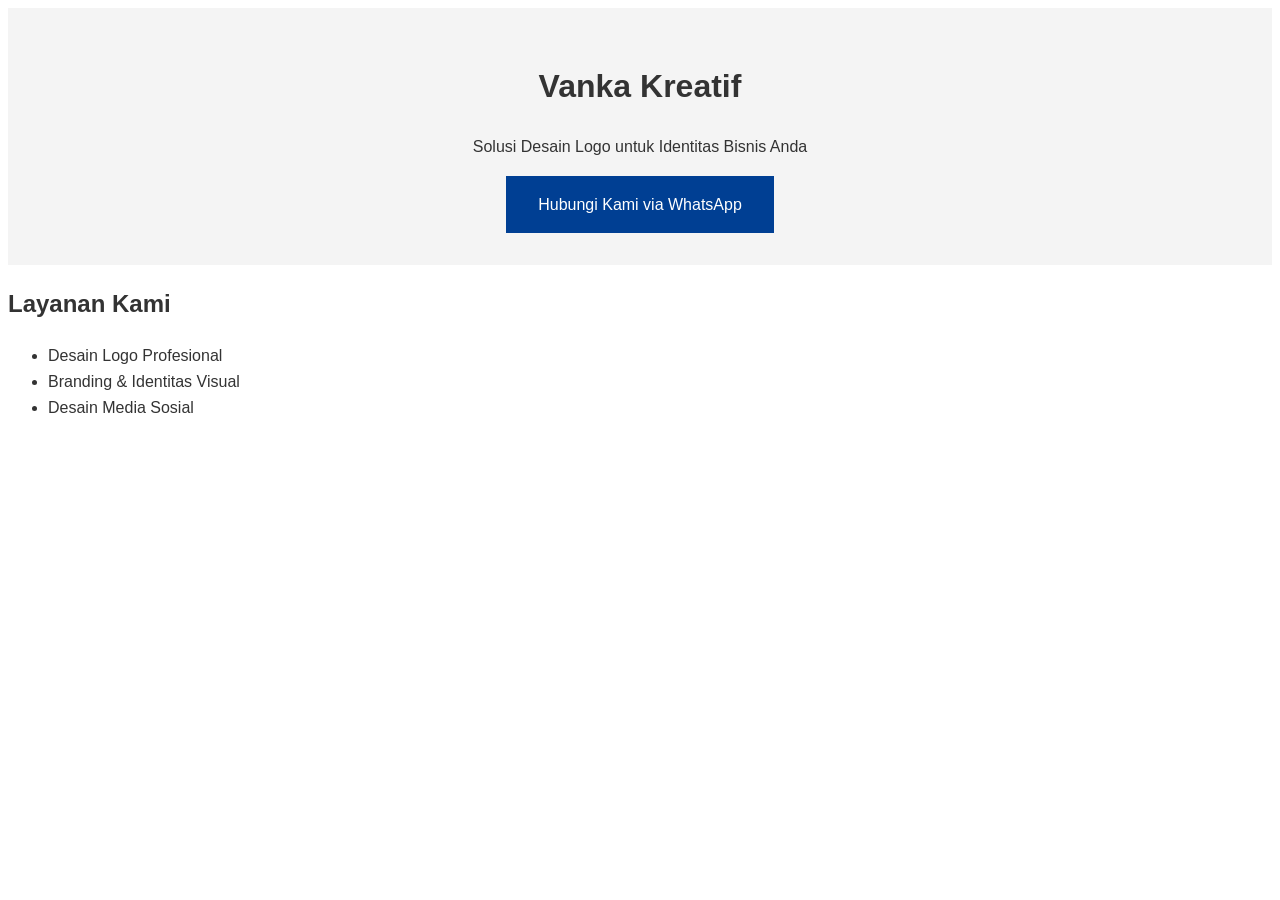
==== index.html @ cf305e4c "Refactor index.html for improved structure and content" ====
<!DOCTYPE html>
<html amp lang="id">
<head>
    <meta charset="utf-8" />
    <meta name="viewport" content="width=device-width,minimum-scale=1,initial-scale=1" />
    
    <title>Vanka Kreatif | Jasa Desain Logo Profesional & Branding</title>
    <link rel="canonical" href="https://vankakreatif.com" />
    <meta name="description" content="Vanka Kreatif menyediakan jasa desain logo profesional, identitas brand, dan desain grafis kreatif untuk bisnis Anda. Hasil original dan berkualitas tinggi." />
    
    <script type='application/ld+json'>
    {
      "@context": "http://www.schema.org",
      "@type": "ProfessionalService",
      "name": "Vanka Kreatif",
      "url": "https://vankakreatif.com",
      "description": "Jasa desain logo profesional dan solusi kreatif untuk branding bisnis.",
      "address": {
        "@type": "PostalAddress",
        "addressLocality": "Indonesia",
        "addressCountry": "ID"
      },
      "contactPoint": {
        "@type": "ContactPoint",
        "contactType": "customer service",
        "telephone": "+6281234567890" 
      }
    }
    </script>

    <script async src="https://cdn.ampproject.org/v0.js"></script>
    
    <style amp-boilerplate>body{-webkit-animation:-amp-start 8s steps(1,end) 0s 1 normal both;-moz-animation:-amp-start 8s steps(1,end) 0s 1 normal both;-ms-animation:-amp-start 8s steps(1,end) 0s 1 normal both;animation:-amp-start 8s steps(1,end) 0s 1 normal both}@-webkit-keyframes -amp-start{from{visibility:hidden}to{visibility:visible}}@-moz-keyframes -amp-start{from{visibility:hidden}to{visibility:visible}}@-ms-keyframes -amp-start{from{visibility:hidden}to{visibility:visible}}@-o-keyframes -amp-start{from{visibility:hidden}to{visibility:visible}}@keyframes -amp-start{from{visibility:hidden}to{visibility:visible}}</style><noscript><style amp-boilerplate>body{-webkit-animation:none;-moz-animation:none;-ms-animation:none;animation:none}</style></noscript>
    
    <style amp-custom="">
        /* Tambahkan CSS kustom Anda di sini */
        body { font-family: sans-serif; line-height: 1.6; color: #333; }
        .hero { padding: 2rem; text-align: center; background: #f4f4f4; }
        .cta-button { background: #003f93; color: white; padding: 1rem 2rem; text-decoration: none; display: inline-block; }
    </style>
</head>
<body>

    <header class="hero">
        <h1>Vanka Kreatif</h1>
        <p>Solusi Desain Logo untuk Identitas Bisnis Anda</p>
        <a href="https://wa.me/6281234567890" class="cta-button">Hubungi Kami via WhatsApp</a>
    </header>

    <main>
        <section class="p2">
            <h2>Layanan Kami</h2>
            <ul>
                <li>Desain Logo Profesional</li>
                <li>Branding & Identitas Visual</li>
                <li>Desain Media Sosial</li>
            </ul>
        </section>
    </main>

</body>
</html>
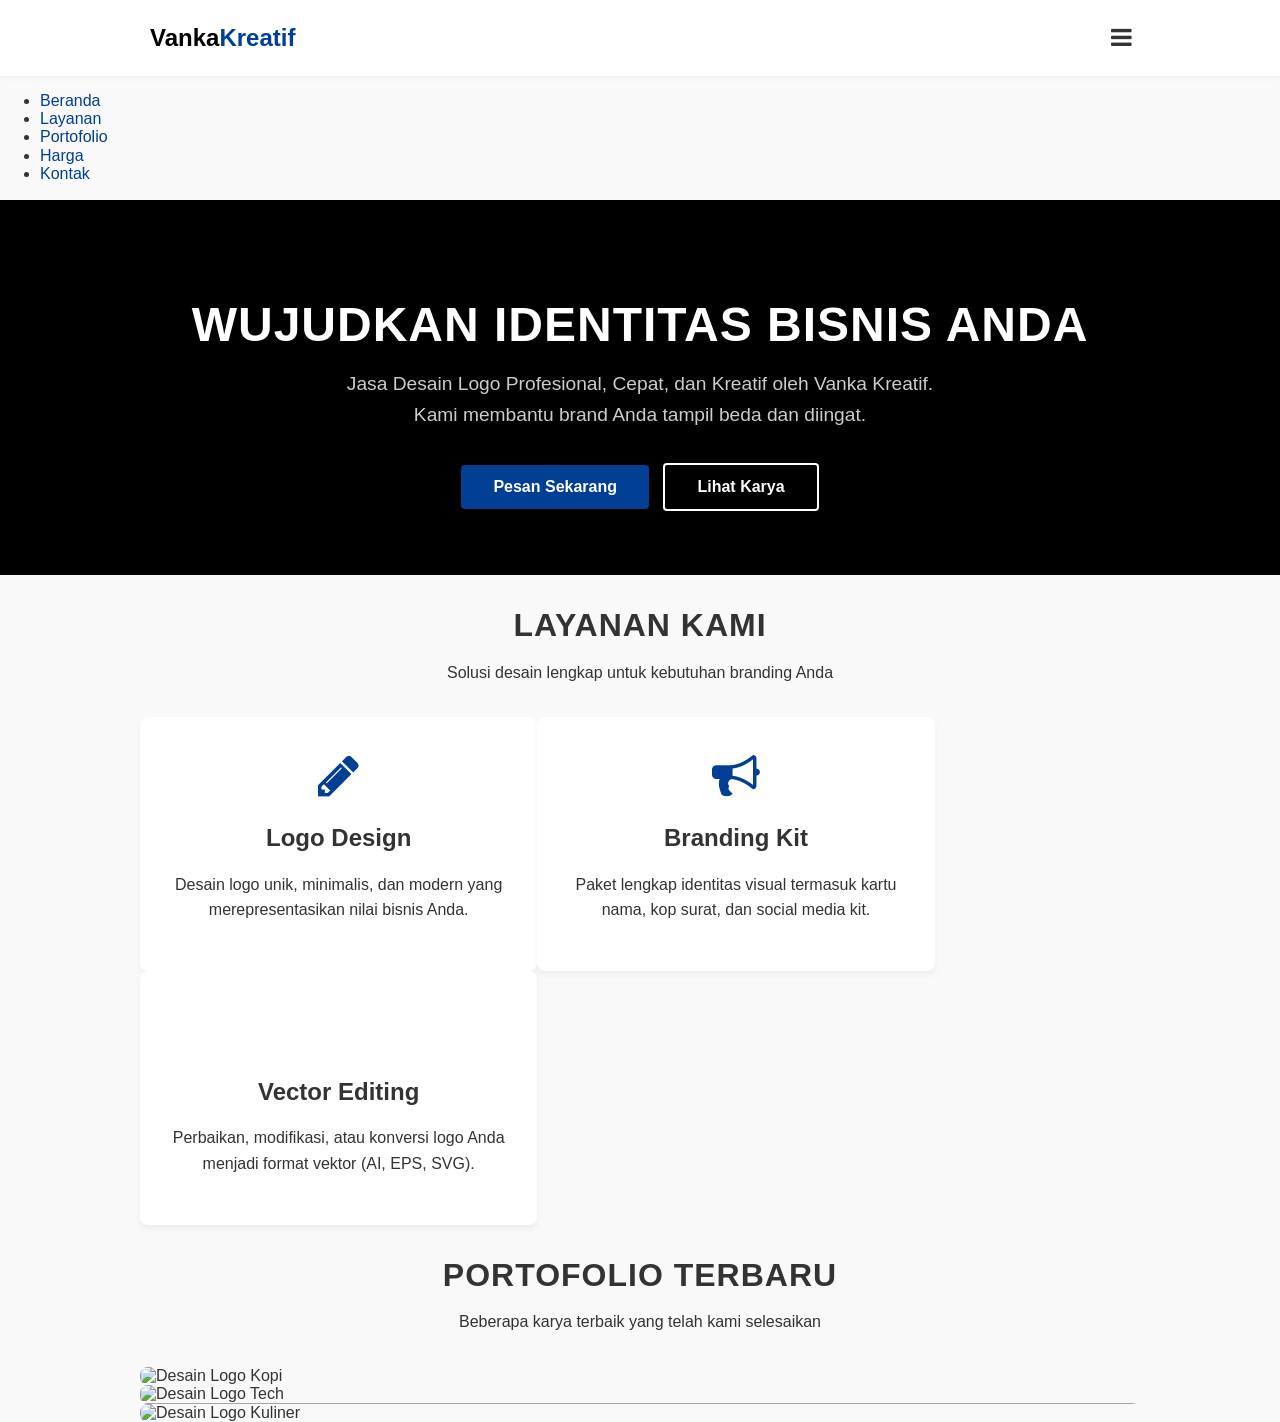
==== commit af73441e: "Update index.html" ====
--- a/index.html
+++ b/index.html
@@ -1,62 +1,243 @@
 <!DOCTYPE html>
 <html amp lang="id">
 <head>
-    <meta charset="utf-8" />
-    <meta name="viewport" content="width=device-width,minimum-scale=1,initial-scale=1" />
+    <meta charset="utf-8">
+    <script async src="https://cdn.ampproject.org/v0.js"></script>
+    <script async custom-element="amp-sidebar" src="https://cdn.ampproject.org/v0/amp-sidebar-0.1.js"></script>
+    <script async custom-element="amp-carousel" src="https://cdn.ampproject.org/v0/amp-carousel-0.1.js"></script>
+    <script async custom-element="amp-accordion" src="https://cdn.ampproject.org/v0/amp-accordion-0.1.js"></script>
+    <script async custom-element="amp-form" src="https://cdn.ampproject.org/v0/amp-form-0.1.js"></script>
+    <script async custom-element="amp-anim" src="https://cdn.ampproject.org/v0/amp-anim-0.1.js"></script>
     
-    <title>Vanka Kreatif | Jasa Desain Logo Profesional & Branding</title>
-    <link rel="canonical" href="https://vankakreatif.com" />
-    <meta name="description" content="Vanka Kreatif menyediakan jasa desain logo profesional, identitas brand, dan desain grafis kreatif untuk bisnis Anda. Hasil original dan berkualitas tinggi." />
+    <title>Vanka Kreatif - Jasa Desain Logo Profesional</title>
+    <link rel="canonical" href="https://www.vankakreatif.com" />
+    <meta name="viewport" content="width=device-width,minimum-scale=1,initial-scale=1">
     
+    <!-- Favicon -->
+    <link rel="icon" type="image/x-icon" href="https://via.placeholder.com/32x32/000000/FFFFFF?text=V">
+
+    <!-- Schema.org Data -->
     <script type='application/ld+json'>
     {
       "@context": "http://www.schema.org",
       "@type": "ProfessionalService",
       "name": "Vanka Kreatif",
-      "url": "https://vankakreatif.com",
-      "description": "Jasa desain logo profesional dan solusi kreatif untuk branding bisnis.",
+      "url": "https://www.vankakreatif.com",
+      "logo": "https://www.vankakreatif.com/logo.png",
+      "image": "https://www.vankakreatif.com/hero.jpg",
+      "description": "Jasa Desain Logo Profesional, Branding, dan Identitas Visual untuk Bisnis Anda.",
       "address": {
         "@type": "PostalAddress",
-        "addressLocality": "Indonesia",
-        "addressCountry": "ID"
+        "addressLocality": "Jakarta",
+        "addressRegion": "DKI Jakarta",
+        "addressCountry": "Indonesia"
       },
       "contactPoint": {
         "@type": "ContactPoint",
-        "contactType": "customer service",
-        "telephone": "+6281234567890" 
+        "telephone": "+6281234567890",
+        "contactType": "customer service"
       }
     }
     </script>
 
-    <script async src="https://cdn.ampproject.org/v0.js"></script>
+    <!-- Google Analytics (Placeholder) -->
+    <script async src="https://www.googletagmanager.com/gtag/js?id=UA-XXXXX-Y"></script>
+    <script>
+      window.dataLayer = window.dataLayer || [];
+      function gtag(){dataLayer.push(arguments);}
+      gtag('js', new Date());
+      gtag('config', 'UA-XXXXX-Y');
+    </script>
+
+    <!-- Font Awesome -->
+    <link rel="stylesheet" href="https://cdnjs.cloudflare.com/ajax/libs/font-awesome/4.7.0/css/font-awesome.min.css">
+
+    <!-- Custom CSS (Bassplate + Custom Styles) -->
+    <style amp-custom>
+        /* --- RESET & BASE --- */
+        html { font-family: sans-serif; line-height: 1.15; -ms-text-size-adjust: 100%; -webkit-text-size-adjust: 100%; }
+        body { margin: 0; background: #f9f9f9; color: #333; font-family: 'Segoe UI', Roboto, Helvetica, Arial, sans-serif; }
+        a { background-color: transparent; color: #003f93; text-decoration: none; }
+        a:active, a:hover { outline-width: 0; }
+        img { border-style: none; max-width: 100%; height: auto; }
+        
+        /* --- TYPOGRAPHY --- */
+        h1 { font-size: 2.5rem; margin: 0.67em 0; font-weight: 700; line-height: 1.2; }
+        h2 { font-size: 2rem; margin: 1rem 0; font-weight: 600; }
+        h3 { font-size: 1.5rem; margin: 0.83em 0; font-weight: 600; }
+        p { margin: 0 0 1rem; line-height: 1.6; }
+        
+        /* --- UTILITIES --- */
+        .container { max-width: 1000px; margin: 0 auto; padding: 0 1rem; }
+        .text-center { text-align: center; }
+        .text-uppercase { text-transform: uppercase; letter-spacing: 1px; }
+        .mb-2 { margin-bottom: 2rem; }
+        .mt-2 { margin-top: 2rem; }
+        .flex { display: flex; flex-wrap: wrap; }
+        .flex-center { align-items: center; justify-content: center; }
+        .flex-between { justify-content: space-between; }
+        .col-12 { width: 100%; }
+        .col-6 { width: 100%; }
+        .col-4 { width: 100%; }
+        
+        @media (min-width: 600px) {
+            .col-6 { width: 50%; }
+            .col-4 { width: 33.333%; }
+        }
+
+        /* --- HEADER & NAV --- */
+        header { background: #fff; box-shadow: 0 2px 5px rgba(0,0,0,0.05); position: sticky; top: 0; z-index: 100; padding: 1rem 0; }
+        .logo { font-size: 1.5rem; font-weight: bold; color: #000; display: flex; align-items: center; }
+        .logo span { color: #003f93; }
+        .nav-trigger { font-size: 1.5rem; cursor: pointer; padding: 0.5rem; }
+        
+        /* --- SIDEBAR --- */
+        .sidebar { background: #fff; height: 100%; width: 250px; position: fixed; top: 0; left: 0; overflow-y: auto; bottom: 0; z-index: 200; box-shadow: 2px 0 5px rgba(0,0,0,0.1); padding: 2rem; }
+        .sidebar ul { list-style: none; padding: 0; }
+        .sidebar li { margin-bottom: 1rem; }
+        .sidebar a { color: #333; font-weight: 500; display: block; padding: 0.5rem 0; }
+        .sidebar a:hover { color: #003f93; }
+        .close-sidebar { position: absolute; top: 1rem; right: 1rem; font-size: 1.5rem; cursor: pointer; }
+
+        /* --- HERO SECTION --- */
+        .hero { background: #000; color: #fff; padding: 4rem 0; text-align: center; position: relative; overflow: hidden; }
+        .hero h1 { color: #fff; font-size: 3rem; margin-bottom: 1rem; }
+        .hero p { font-size: 1.2rem; color: #ccc; max-width: 600px; margin: 0 auto 2rem; }
+        .btn { display: inline-block; padding: 0.8rem 2rem; background: #003f93; color: #fff; border-radius: 4px; font-weight: bold; transition: 0.3s; }
+        .btn:hover { background: #0056b3; color: #fff; }
+        .btn-outline { background: transparent; border: 2px solid #fff; margin-left: 10px; }
+        .btn-outline:hover { background: #fff; color: #000; }
+
+        /* --- SERVICES --- */
+        .service-card { background: #fff; padding: 2rem; border-radius: 8px; box-shadow: 0 4px 6px rgba(0,0,0,0.05); text-align: center; transition: transform 0.2s; }
+        .service-card:hover { transform: translateY(-5px); }
+        .service-icon { font-size: 3rem; color: #003f93; margin-bottom: 1rem; }
+
+        /* --- PORTFOLIO --- */
+        .portfolio-grid { display: grid; grid-template-columns: repeat(auto-fit, minmax(250px, 1fr)); gap: 1rem; margin-top: 2rem; }
+        .portfolio-item { position: relative; overflow: hidden; border-radius: 8px; }
+        .portfolio-item img { width: 100%; height: 250px; object-fit: cover; transition: transform 0.3s; }
+        .portfolio-item:hover img { transform: scale(1.05); }
+        .portfolio-overlay { position: absolute; bottom: 0; left: 0; right: 0; background: rgba(0,0,0,0.7); color: #fff; padding: 1rem; transform: translateY(100%); transition: transform 0.3s; }
+        .portfolio-item:hover .portfolio-overlay { transform: translateY(0); }
+
+        /* --- PRICING --- */
+        .pricing-card { border: 1px solid #eee; padding: 2rem; border-radius: 8px; text-align: center; }
+        .pricing-card.featured { border: 2px solid #003f93; position: relative; }
+        .price { font-size: 2.5rem; font-weight: bold; color: #003f93; margin: 1rem 0; }
+        .features-list { list-style: none; padding: 0; margin-bottom: 2rem; text-align: left; }
+        .features-list li { margin-bottom: 0.5rem; padding-left: 1.5rem; position: relative; }
+        .features-list li:before { content: '✓'; color: #003f93; position: absolute; left: 0; font-weight: bold; }
+
+        /* --- FOOTER --- */
+        footer { background: #222; color: #fff; padding: 3rem 0; margin-top: 3rem; }
+        footer a { color: #ccc; }
+        footer a:hover { color: #fff; }
+        .social-icons a { font-size: 1.5rem; margin: 0 10px; }
+
+        /* --- RESPONSIVE --- */
+        @media (max-width: 600px) {
+            .hero h1 { font-size: 2rem; }
+            .flex-between { flex-direction: column; align-items: flex-start; }
+            .btn { width: 100%; margin: 5px 0; box-sizing: border-box; }
+        }
+    </style>
     
     <style amp-boilerplate>body{-webkit-animation:-amp-start 8s steps(1,end) 0s 1 normal both;-moz-animation:-amp-start 8s steps(1,end) 0s 1 normal both;-ms-animation:-amp-start 8s steps(1,end) 0s 1 normal both;animation:-amp-start 8s steps(1,end) 0s 1 normal both}@-webkit-keyframes -amp-start{from{visibility:hidden}to{visibility:visible}}@-moz-keyframes -amp-start{from{visibility:hidden}to{visibility:visible}}@-ms-keyframes -amp-start{from{visibility:hidden}to{visibility:visible}}@-o-keyframes -amp-start{from{visibility:hidden}to{visibility:visible}}@keyframes -amp-start{from{visibility:hidden}to{visibility:visible}}</style><noscript><style amp-boilerplate>body{-webkit-animation:none;-moz-animation:none;-ms-animation:none;animation:none}</style></noscript>
-    
-    <style amp-custom="">
-        /* Tambahkan CSS kustom Anda di sini */
-        body { font-family: sans-serif; line-height: 1.6; color: #333; }
-        .hero { padding: 2rem; text-align: center; background: #f4f4f4; }
-        .cta-button { background: #003f93; color: white; padding: 1rem 2rem; text-decoration: none; display: inline-block; }
-    </style>
 </head>
+
 <body>
 
-    <header class="hero">
-        <h1>Vanka Kreatif</h1>
-        <p>Solusi Desain Logo untuk Identitas Bisnis Anda</p>
-        <a href="https://wa.me/6281234567890" class="cta-button">Hubungi Kami via WhatsApp</a>
+    <!-- Header -->
+    <header>
+        <div class="container flex flex-between">
+            <div class="logo">
+                <i class="fa fa-pen-nib" style="margin-right: 10px;"></i> Vanka<span>Kreatif</span>
+            </div>
+            <div class="nav-trigger" on="tap:sidebar1.toggle" role="button" tabindex="0" aria-label="Menu">
+                <i class="fa fa-bars"></i>
+            </div>
+        </div>
     </header>
 
-    <main>
-        <section class="p2">
-            <h2>Layanan Kami</h2>
+    <!-- Sidebar Menu -->
+    <amp-sidebar id="sidebar1" layout="nodisplay" side="left">
+        <div class="close-sidebar" on="tap:sidebar1.toggle" role="button" tabindex="0" aria-label="Tutup Menu">
+            <i class="fa fa-times"></i>
+        </div>
+        <nav>
             <ul>
-                <li>Desain Logo Profesional</li>
-                <li>Branding & Identitas Visual</li>
-                <li>Desain Media Sosial</li>
+                <li><a href="#home" on="tap:sidebar1.hide">Beranda</a></li>
+                <li><a href="#services" on="tap:sidebar1.hide">Layanan</a></li>
+                <li><a href="#portfolio" on="tap:sidebar1.hide">Portofolio</a></li>
+                <li><a href="#pricing" on="tap:sidebar1.hide">Harga</a></li>
+                <li><a href="#contact" on="tap:sidebar1.hide">Kontak</a></li>
             </ul>
-        </section>
-    </main>
-
-</body>
-</html>
+        </nav>
+    </amp-sidebar>
+
+    <!-- Hero Section -->
+    <section id="home" class="hero">
+        <div class="container">
+            <h1 class="text-uppercase">Wujudkan Identitas Bisnis Anda</h1>
+            <p>Jasa Desain Logo Profesional, Cepat, dan Kreatif oleh Vanka Kreatif. Kami membantu brand Anda tampil beda dan diingat.</p>
+            <div>
+                <a href="#contact" class="btn">Pesan Sekarang</a>
+                <a href="#portfolio" class="btn btn-outline">Lihat Karya</a>
+            </div>
+        </div>
+    </section>
+
+    <!-- Services Section -->
+    <section id="services" class="container mt-2">
+        <div class="text-center mb-2">
+            <h2 class="text-uppercase">Layanan Kami</h2>
+            <p>Solusi desain lengkap untuk kebutuhan branding Anda</p>
+        </div>
+        <div class="flex">
+            <div class="col-4 service-card">
+                <div class="service-icon"><i class="fa fa-pencil"></i></div>
+                <h3>Logo Design</h3>
+                <p>Desain logo unik, minimalis, dan modern yang merepresentasikan nilai bisnis Anda.</p>
+            </div>
+            <div class="col-4 service-card">
+                <div class="service-icon"><i class="fa fa-bullhorn"></i></div>
+                <h3>Branding Kit</h3>
+                <p>Paket lengkap identitas visual termasuk kartu nama, kop surat, dan social media kit.</p>
+            </div>
+            <div class="col-4 service-card">
+                <div class="service-icon"><i class="fa fa-vector-square"></i></div>
+                <h3>Vector Editing</h3>
+                <p>Perbaikan, modifikasi, atau konversi logo Anda menjadi format vektor (AI, EPS, SVG).</p>
+            </div>
+        </div>
+    </section>
+
+    <!-- Portfolio Section -->
+    <section id="portfolio" class="container mt-2">
+        <div class="text-center mb-2">
+            <h2 class="text-uppercase">Portofolio Terbaru</h2>
+            <p>Beberapa karya terbaik yang telah kami selesaikan</p>
+        </div>
+        
+        <!-- Carousel for Mobile -->
+        <amp-carousel width="400" height="300" layout="responsive" type="slides" autoplay delay="3000" loop>
+            <div class="portfolio-item">
+                <img src="https://via.placeholder.com/400x300/003f93/FFFFFF?text=Logo+Kopi" alt="Desain Logo Kopi">
+                <div class="portfolio-overlay">
+                    <h4>Logo Kopi Senja</h4>
+                    <p>Branding Coffee Shop</p>
+                </div>
+            </div>
+            <div class="portfolio-item">
+                <img src="https://via.placeholder.com/400x300/333333/FFFFFF?text=Logo+Tech" alt="Desain Logo Tech">
+                <div class="portfolio-overlay">
+                    <h4>TechStart</h4>
+                    <p>Startup Teknologi</p>
+                </div>
+            </div>
+            <div class="portfolio-item">
+                <img src="https://via.placeholder.com/400x300/ff9900/FFFFFF?text=Logo+Kuliner" alt="Desain Logo Kuliner">
+                <div class="portfolio-overlay">
+                    <h4>Sate Madura</h4>
+                    <p>Restoran Tradisional</p>
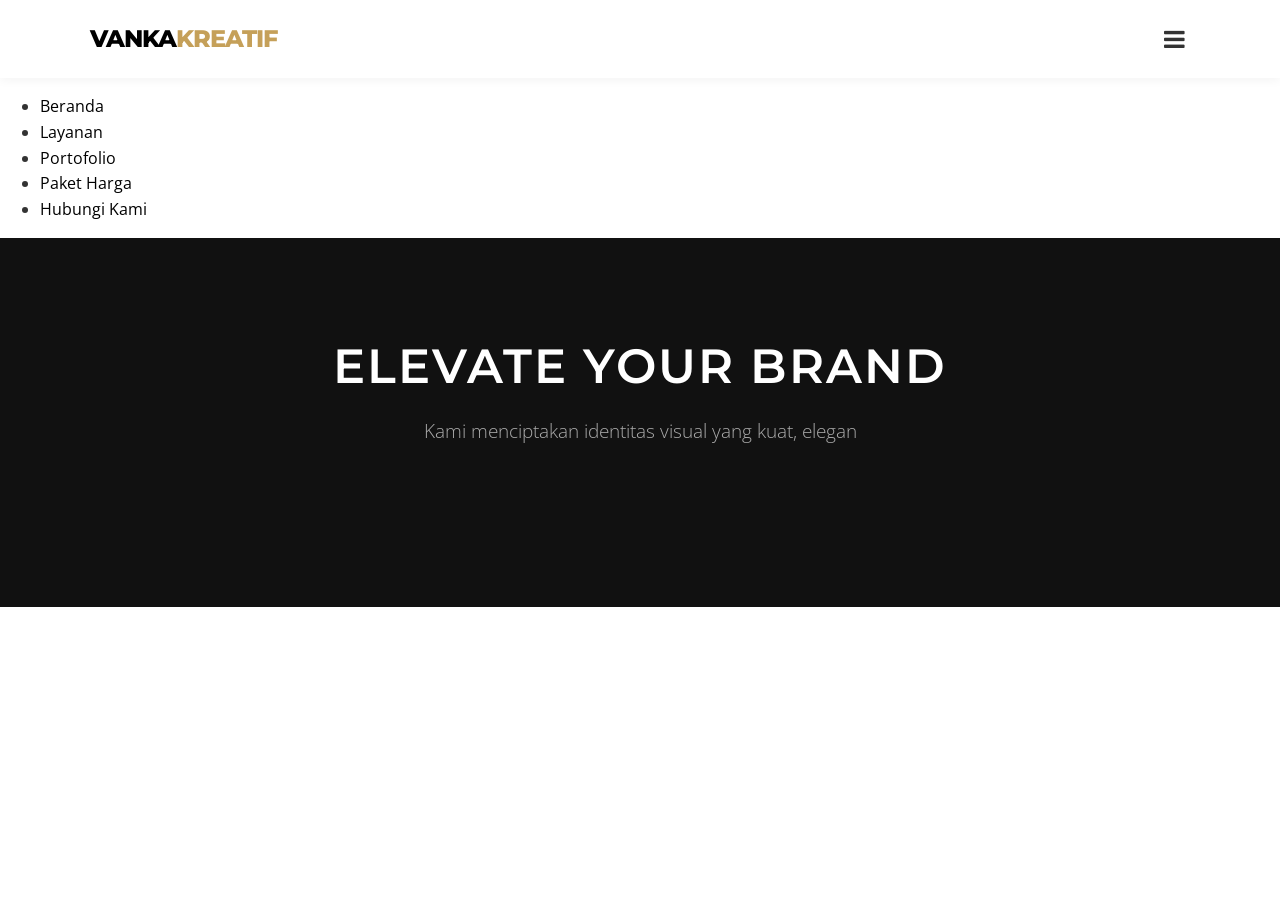
==== commit e6612429: "Refactor index.html for design enhancements Updated the HTML structure and styles for improved desig" ====
--- a/index.html
+++ b/index.html
@@ -7,16 +7,19 @@
     <script async custom-element="amp-carousel" src="https://cdn.ampproject.org/v0/amp-carousel-0.1.js"></script>
     <script async custom-element="amp-accordion" src="https://cdn.ampproject.org/v0/amp-accordion-0.1.js"></script>
     <script async custom-element="amp-form" src="https://cdn.ampproject.org/v0/amp-form-0.1.js"></script>
-    <script async custom-element="amp-anim" src="https://cdn.ampproject.org/v0/amp-anim-0.1.js"></script>
     
-    <title>Vanka Kreatif - Jasa Desain Logo Profesional</title>
+    <!-- Google Fonts: Montserrat (Bold) & Open Sans (Clean) -->
+    <link href="https://fonts.googleapis.com/css2?family=Montserrat:wght@400;700;800&family=Open+Sans:wght@400;600&display=swap" rel="stylesheet">
+    
+    <!-- Font Awesome -->
+    <link rel="stylesheet" href="https://cdnjs.cloudflare.com/ajax/libs/font-awesome/4.7.0/css/font-awesome.min.css">
+
+    <title>Vanka Kreatif | Premium Logo Design Agency</title>
     <link rel="canonical" href="https://www.vankakreatif.com" />
     <meta name="viewport" content="width=device-width,minimum-scale=1,initial-scale=1">
-    
-    <!-- Favicon -->
     <link rel="icon" type="image/x-icon" href="https://via.placeholder.com/32x32/000000/FFFFFF?text=V">
 
-    <!-- Schema.org Data -->
+    <!-- Schema.org -->
     <script type='application/ld+json'>
     {
       "@context": "http://www.schema.org",
@@ -24,8 +27,7 @@
       "name": "Vanka Kreatif",
       "url": "https://www.vankakreatif.com",
       "logo": "https://www.vankakreatif.com/logo.png",
-      "image": "https://www.vankakreatif.com/hero.jpg",
-      "description": "Jasa Desain Logo Profesional, Branding, dan Identitas Visual untuk Bisnis Anda.",
+      "description": "Jasa Desain Logo Premium & Branding Identity untuk Bisnis Modern.",
       "address": {
         "@type": "PostalAddress",
         "addressLocality": "Jakarta",
@@ -40,106 +42,122 @@
     }
     </script>
 
-    <!-- Google Analytics (Placeholder) -->
-    <script async src="https://www.googletagmanager.com/gtag/js?id=UA-XXXXX-Y"></script>
-    <script>
-      window.dataLayer = window.dataLayer || [];
-      function gtag(){dataLayer.push(arguments);}
-      gtag('js', new Date());
-      gtag('config', 'UA-XXXXX-Y');
-    </script>
-
-    <!-- Font Awesome -->
-    <link rel="stylesheet" href="https://cdnjs.cloudflare.com/ajax/libs/font-awesome/4.7.0/css/font-awesome.min.css">
-
-    <!-- Custom CSS (Bassplate + Custom Styles) -->
     <style amp-custom>
+        /* --- VARIABLES --- */
+        :root {
+            --primary: #000000;
+            --secondary: #ffffff;
+            --accent: #C5A059; /* Gold Premium */
+            --gray-light: #f4f4f4;
+            --gray-dark: #333333;
+            --font-head: 'Montserrat', sans-serif;
+            --font-body: 'Open Sans', sans-serif;
+        }
+
         /* --- RESET & BASE --- */
         html { font-family: sans-serif; line-height: 1.15; -ms-text-size-adjust: 100%; -webkit-text-size-adjust: 100%; }
-        body { margin: 0; background: #f9f9f9; color: #333; font-family: 'Segoe UI', Roboto, Helvetica, Arial, sans-serif; }
-        a { background-color: transparent; color: #003f93; text-decoration: none; }
-        a:active, a:hover { outline-width: 0; }
-        img { border-style: none; max-width: 100%; height: auto; }
+        body { margin: 0; background: var(--secondary); color: var(--gray-dark); font-family: var(--font-body); font-size: 16px; line-height: 1.6; }
+        a { background-color: transparent; color: var(--primary); text-decoration: none; transition: 0.3s; }
+        a:hover { color: var(--accent); }
+        img { border-style: none; max-width: 100%; height: auto; display: block; }
         
         /* --- TYPOGRAPHY --- */
-        h1 { font-size: 2.5rem; margin: 0.67em 0; font-weight: 700; line-height: 1.2; }
-        h2 { font-size: 2rem; margin: 1rem 0; font-weight: 600; }
-        h3 { font-size: 1.5rem; margin: 0.83em 0; font-weight: 600; }
-        p { margin: 0 0 1rem; line-height: 1.6; }
-        
+        h1, h2, h3, h4 { font-family: var(--font-head); margin: 0 0 1rem; color: var(--primary); line-height: 1.2; }
+        h1 { font-size: 3rem; font-weight: 800; letter-spacing: -1px; }
+        h2 { font-size: 2.2rem; font-weight: 700; letter-spacing: -0.5px; }
+        h3 { font-size: 1.5rem; font-weight: 700; }
+        p { margin: 0 0 1.5rem; color: #555; }
+        .text-center { text-align: center; }
+        .text-uppercase { text-transform: uppercase; letter-spacing: 2px; font-weight: 600; }
+        .text-accent { color: var(--accent); }
+
         /* --- UTILITIES --- */
-        .container { max-width: 1000px; margin: 0 auto; padding: 0 1rem; }
-        .text-center { text-align: center; }
-        .text-uppercase { text-transform: uppercase; letter-spacing: 1px; }
+        .container { max-width: 1100px; margin: 0 auto; padding: 0 20px; }
+        .section-padding { padding: 80px 0; }
         .mb-2 { margin-bottom: 2rem; }
         .mt-2 { margin-top: 2rem; }
         .flex { display: flex; flex-wrap: wrap; }
         .flex-center { align-items: center; justify-content: center; }
-        .flex-between { justify-content: space-between; }
+        .flex-between { justify-content: space-between; align-items: center; }
         .col-12 { width: 100%; }
         .col-6 { width: 100%; }
         .col-4 { width: 100%; }
         
-        @media (min-width: 600px) {
+        @media (min-width: 768px) {
             .col-6 { width: 50%; }
             .col-4 { width: 33.333%; }
         }
 
-        /* --- HEADER & NAV --- */
-        header { background: #fff; box-shadow: 0 2px 5px rgba(0,0,0,0.05); position: sticky; top: 0; z-index: 100; padding: 1rem 0; }
-        .logo { font-size: 1.5rem; font-weight: bold; color: #000; display: flex; align-items: center; }
-        .logo span { color: #003f93; }
-        .nav-trigger { font-size: 1.5rem; cursor: pointer; padding: 0.5rem; }
-        
+        /* --- HEADER --- */
+        header { background: #fff; box-shadow: 0 2px 10px rgba(0,0,0,0.05); position: sticky; top: 0; z-index: 100; padding: 15px 0; }
+        .logo { font-family: var(--font-head); font-size: 1.5rem; font-weight: 800; color: #000; letter-spacing: -1px; }
+        .logo span { color: var(--accent); }
+        .nav-trigger { font-size: 1.5rem; cursor: pointer; padding: 5px; }
+
         /* --- SIDEBAR --- */
-        .sidebar { background: #fff; height: 100%; width: 250px; position: fixed; top: 0; left: 0; overflow-y: auto; bottom: 0; z-index: 200; box-shadow: 2px 0 5px rgba(0,0,0,0.1); padding: 2rem; }
+        .sidebar { background: #fff; height: 100%; width: 280px; position: fixed; top: 0; left: 0; overflow-y: auto; bottom: 0; z-index: 200; box-shadow: 5px 0 15px rgba(0,0,0,0.1); padding: 3rem 2rem; }
         .sidebar ul { list-style: none; padding: 0; }
-        .sidebar li { margin-bottom: 1rem; }
-        .sidebar a { color: #333; font-weight: 500; display: block; padding: 0.5rem 0; }
-        .sidebar a:hover { color: #003f93; }
-        .close-sidebar { position: absolute; top: 1rem; right: 1rem; font-size: 1.5rem; cursor: pointer; }
+        .sidebar li { margin-bottom: 1.5rem; }
+        .sidebar a { font-family: var(--font-head); font-weight: 700; font-size: 1.1rem; color: #000; display: block; }
+        .sidebar a:hover { color: var(--accent); padding-left: 5px; }
+        .close-sidebar { position: absolute; top: 1.5rem; right: 1.5rem; font-size: 1.5rem; cursor: pointer; color: #000; }
 
         /* --- HERO SECTION --- */
-        .hero { background: #000; color: #fff; padding: 4rem 0; text-align: center; position: relative; overflow: hidden; }
-        .hero h1 { color: #fff; font-size: 3rem; margin-bottom: 1rem; }
-        .hero p { font-size: 1.2rem; color: #ccc; max-width: 600px; margin: 0 auto 2rem; }
-        .btn { display: inline-block; padding: 0.8rem 2rem; background: #003f93; color: #fff; border-radius: 4px; font-weight: bold; transition: 0.3s; }
-        .btn:hover { background: #0056b3; color: #fff; }
-        .btn-outline { background: transparent; border: 2px solid #fff; margin-left: 10px; }
+        .hero { background: #111; color: #fff; padding: 100px 0 120px; text-align: center; position: relative; }
+        .hero h1 { color: #fff; margin-bottom: 20px; }
+        .hero p { font-size: 1.2rem; color: #aaa; max-width: 700px; margin: 0 auto 40px; font-weight: 300; }
+        .btn { display: inline-block; padding: 15px 40px; background: var(--accent); color: #fff; font-family: var(--font-head); font-weight: 700; text-transform: uppercase; border-radius: 2px; letter-spacing: 1px; transition: 0.3s; border: none; cursor: pointer; }
+        .btn:hover { background: #b08d4b; color: #fff; transform: translateY(-2px); }
+        .btn-outline { background: transparent; border: 2px solid #fff; margin-left: 15px; }
         .btn-outline:hover { background: #fff; color: #000; }
 
         /* --- SERVICES --- */
-        .service-card { background: #fff; padding: 2rem; border-radius: 8px; box-shadow: 0 4px 6px rgba(0,0,0,0.05); text-align: center; transition: transform 0.2s; }
-        .service-card:hover { transform: translateY(-5px); }
-        .service-icon { font-size: 3rem; color: #003f93; margin-bottom: 1rem; }
+        .service-card { background: #fff; padding: 40px 30px; border: 1px solid #eee; transition: 0.3s; position: relative; overflow: hidden; }
+        .service-card:hover { border-color: var(--accent); box-shadow: 0 10px 30px rgba(0,0,0,0.05); transform: translateY(-5px); }
+        .service-card::before { content: ''; position: absolute; top: 0; left: 0; width: 4px; height: 0; background: var(--accent); transition: 0.3s; }
+        .service-card:hover::before { height: 100%; }
+        .service-icon { font-size: 2.5rem; color: var(--primary); margin-bottom: 20px; }
+        .service-card h3 { font-size: 1.25rem; margin-bottom: 15px; }
+        .service-card p { font-size: 0.95rem; color: #666; margin-bottom: 0; }
 
         /* --- PORTFOLIO --- */
-        .portfolio-grid { display: grid; grid-template-columns: repeat(auto-fit, minmax(250px, 1fr)); gap: 1rem; margin-top: 2rem; }
-        .portfolio-item { position: relative; overflow: hidden; border-radius: 8px; }
-        .portfolio-item img { width: 100%; height: 250px; object-fit: cover; transition: transform 0.3s; }
-        .portfolio-item:hover img { transform: scale(1.05); }
-        .portfolio-overlay { position: absolute; bottom: 0; left: 0; right: 0; background: rgba(0,0,0,0.7); color: #fff; padding: 1rem; transform: translateY(100%); transition: transform 0.3s; }
+        .portfolio-grid { display: grid; grid-template-columns: repeat(auto-fit, minmax(300px, 1fr)); gap: 20px; margin-top: 40px; }
+        .portfolio-item { position: relative; overflow: hidden; border-radius: 4px; box-shadow: 0 5px 15px rgba(0,0,0,0.1); }
+        .portfolio-item img { width: 100%; height: 300px; object-fit: cover; transition: transform 0.5s; }
+        .portfolio-item:hover img { transform: scale(1.1); }
+        .portfolio-overlay { position: absolute; bottom: 0; left: 0; right: 0; background: linear-gradient(to top, rgba(0,0,0,0.9), transparent); color: #fff; padding: 30px 20px; transform: translateY(100%); transition: transform 0.3s; }
         .portfolio-item:hover .portfolio-overlay { transform: translateY(0); }
+        .portfolio-overlay h4 { color: #fff; margin-bottom: 5px; font-size: 1.2rem; }
+        .portfolio-overlay p { color: #ddd; font-size: 0.9rem; margin: 0; }
 
         /* --- PRICING --- */
-        .pricing-card { border: 1px solid #eee; padding: 2rem; border-radius: 8px; text-align: center; }
-        .pricing-card.featured { border: 2px solid #003f93; position: relative; }
-        .price { font-size: 2.5rem; font-weight: bold; color: #003f93; margin: 1rem 0; }
-        .features-list { list-style: none; padding: 0; margin-bottom: 2rem; text-align: left; }
-        .features-list li { margin-bottom: 0.5rem; padding-left: 1.5rem; position: relative; }
-        .features-list li:before { content: '✓'; color: #003f93; position: absolute; left: 0; font-weight: bold; }
+        .pricing-section { background: var(--gray-light); }
+        .pricing-card { background: #fff; padding: 50px 30px; border-radius: 8px; text-align: center; box-shadow: 0 10px 30px rgba(0,0,0,0.05); position: relative; }
+        .pricing-card.featured { border: 2px solid var(--accent); transform: scale(1.05); z-index: 2; }
+        .badge { position: absolute; top: -15px; left: 50%; transform: translateX(-50%); background: var(--accent); color: #fff; padding: 5px 15px; font-size: 0.8rem; font-weight: 700; text-transform: uppercase; border-radius: 20px; }
+        .price { font-size: 3rem; font-family: var(--font-head); font-weight: 800; color: var(--primary); margin: 20px 0; }
+        .price span { font-size: 1rem; color: #999; font-weight: 400; }
+        .features-list { list-style: none; padding: 0; margin: 30px 0; text-align: left; }
+        .features-list li { margin-bottom: 15px; padding-left: 25px; position: relative; color: #555; }
+        .features-list li:before { content: '✓'; color: var(--accent); position: absolute; left: 0; font-weight: bold; }
 
         /* --- FOOTER --- */
-        footer { background: #222; color: #fff; padding: 3rem 0; margin-top: 3rem; }
-        footer a { color: #ccc; }
-        footer a:hover { color: #fff; }
-        .social-icons a { font-size: 1.5rem; margin: 0 10px; }
+        footer { background: #111; color: #fff; padding: 60px 0 30px; margin-top: 0; }
+        footer h4 { color: #fff; margin-bottom: 20px; }
+        footer p { color: #888; font-size: 0.9rem; }
+        footer a { color: #888; }
+        footer a:hover { color: var(--accent); }
+        .social-icons a { font-size: 1.2rem; margin: 0 10px; color: #fff; }
+        .copyright { border-top: 1px solid #333; margin-top: 40px; padding-top: 20px; text-align: center; font-size: 0.8rem; color: #555; }
 
         /* --- RESPONSIVE --- */
-        @media (max-width: 600px) {
-            .hero h1 { font-size: 2rem; }
+        @media (max-width: 768px) {
+            h1 { font-size: 2.2rem; }
+            h2 { font-size: 1.8rem; }
+            .hero { padding: 60px 0 80px; }
+            .pricing-card.featured { transform: scale(1); margin: 20px 0; }
             .flex-between { flex-direction: column; align-items: flex-start; }
-            .btn { width: 100%; margin: 5px 0; box-sizing: border-box; }
+            .btn { width: 100%; margin: 10px 0 0; box-sizing: border-box; }
         }
     </style>
     
@@ -152,7 +170,7 @@
     <header>
         <div class="container flex flex-between">
             <div class="logo">
-                <i class="fa fa-pen-nib" style="margin-right: 10px;"></i> Vanka<span>Kreatif</span>
+                VANKA<span>KREATIF</span>
             </div>
             <div class="nav-trigger" on="tap:sidebar1.toggle" role="button" tabindex="0" aria-label="Menu">
                 <i class="fa fa-bars"></i>
@@ -170,8 +188,8 @@
                 <li><a href="#home" on="tap:sidebar1.hide">Beranda</a></li>
                 <li><a href="#services" on="tap:sidebar1.hide">Layanan</a></li>
                 <li><a href="#portfolio" on="tap:sidebar1.hide">Portofolio</a></li>
-                <li><a href="#pricing" on="tap:sidebar1.hide">Harga</a></li>
-                <li><a href="#contact" on="tap:sidebar1.hide">Kontak</a></li>
+                <li><a href="#pricing" on="tap:sidebar1.hide">Paket Harga</a></li>
+                <li><a href="#contact" on="tap:sidebar1.hide">Hubungi Kami</a></li>
             </ul>
         </nav>
     </amp-sidebar>
@@ -179,65 +197,5 @@
     <!-- Hero Section -->
     <section id="home" class="hero">
         <div class="container">
-            <h1 class="text-uppercase">Wujudkan Identitas Bisnis Anda</h1>
-            <p>Jasa Desain Logo Profesional, Cepat, dan Kreatif oleh Vanka Kreatif. Kami membantu brand Anda tampil beda dan diingat.</p>
-            <div>
-                <a href="#contact" class="btn">Pesan Sekarang</a>
-                <a href="#portfolio" class="btn btn-outline">Lihat Karya</a>
-            </div>
-        </div>
-    </section>
-
-    <!-- Services Section -->
-    <section id="services" class="container mt-2">
-        <div class="text-center mb-2">
-            <h2 class="text-uppercase">Layanan Kami</h2>
-            <p>Solusi desain lengkap untuk kebutuhan branding Anda</p>
-        </div>
-        <div class="flex">
-            <div class="col-4 service-card">
-                <div class="service-icon"><i class="fa fa-pencil"></i></div>
-                <h3>Logo Design</h3>
-                <p>Desain logo unik, minimalis, dan modern yang merepresentasikan nilai bisnis Anda.</p>
-            </div>
-            <div class="col-4 service-card">
-                <div class="service-icon"><i class="fa fa-bullhorn"></i></div>
-                <h3>Branding Kit</h3>
-                <p>Paket lengkap identitas visual termasuk kartu nama, kop surat, dan social media kit.</p>
-            </div>
-            <div class="col-4 service-card">
-                <div class="service-icon"><i class="fa fa-vector-square"></i></div>
-                <h3>Vector Editing</h3>
-                <p>Perbaikan, modifikasi, atau konversi logo Anda menjadi format vektor (AI, EPS, SVG).</p>
-            </div>
-        </div>
-    </section>
-
-    <!-- Portfolio Section -->
-    <section id="portfolio" class="container mt-2">
-        <div class="text-center mb-2">
-            <h2 class="text-uppercase">Portofolio Terbaru</h2>
-            <p>Beberapa karya terbaik yang telah kami selesaikan</p>
-        </div>
-        
-        <!-- Carousel for Mobile -->
-        <amp-carousel width="400" height="300" layout="responsive" type="slides" autoplay delay="3000" loop>
-            <div class="portfolio-item">
-                <img src="https://via.placeholder.com/400x300/003f93/FFFFFF?text=Logo+Kopi" alt="Desain Logo Kopi">
-                <div class="portfolio-overlay">
-                    <h4>Logo Kopi Senja</h4>
-                    <p>Branding Coffee Shop</p>
-                </div>
-            </div>
-            <div class="portfolio-item">
-                <img src="https://via.placeholder.com/400x300/333333/FFFFFF?text=Logo+Tech" alt="Desain Logo Tech">
-                <div class="portfolio-overlay">
-                    <h4>TechStart</h4>
-                    <p>Startup Teknologi</p>
-                </div>
-            </div>
-            <div class="portfolio-item">
-                <img src="https://via.placeholder.com/400x300/ff9900/FFFFFF?text=Logo+Kuliner" alt="Desain Logo Kuliner">
-                <div class="portfolio-overlay">
-                    <h4>Sate Madura</h4>
-                    <p>Restoran Tradisional</p>
+            <h1 class="text-uppercase">Elevate Your Brand</h1>
+            <p>Kami menciptakan identitas visual yang kuat, elegan
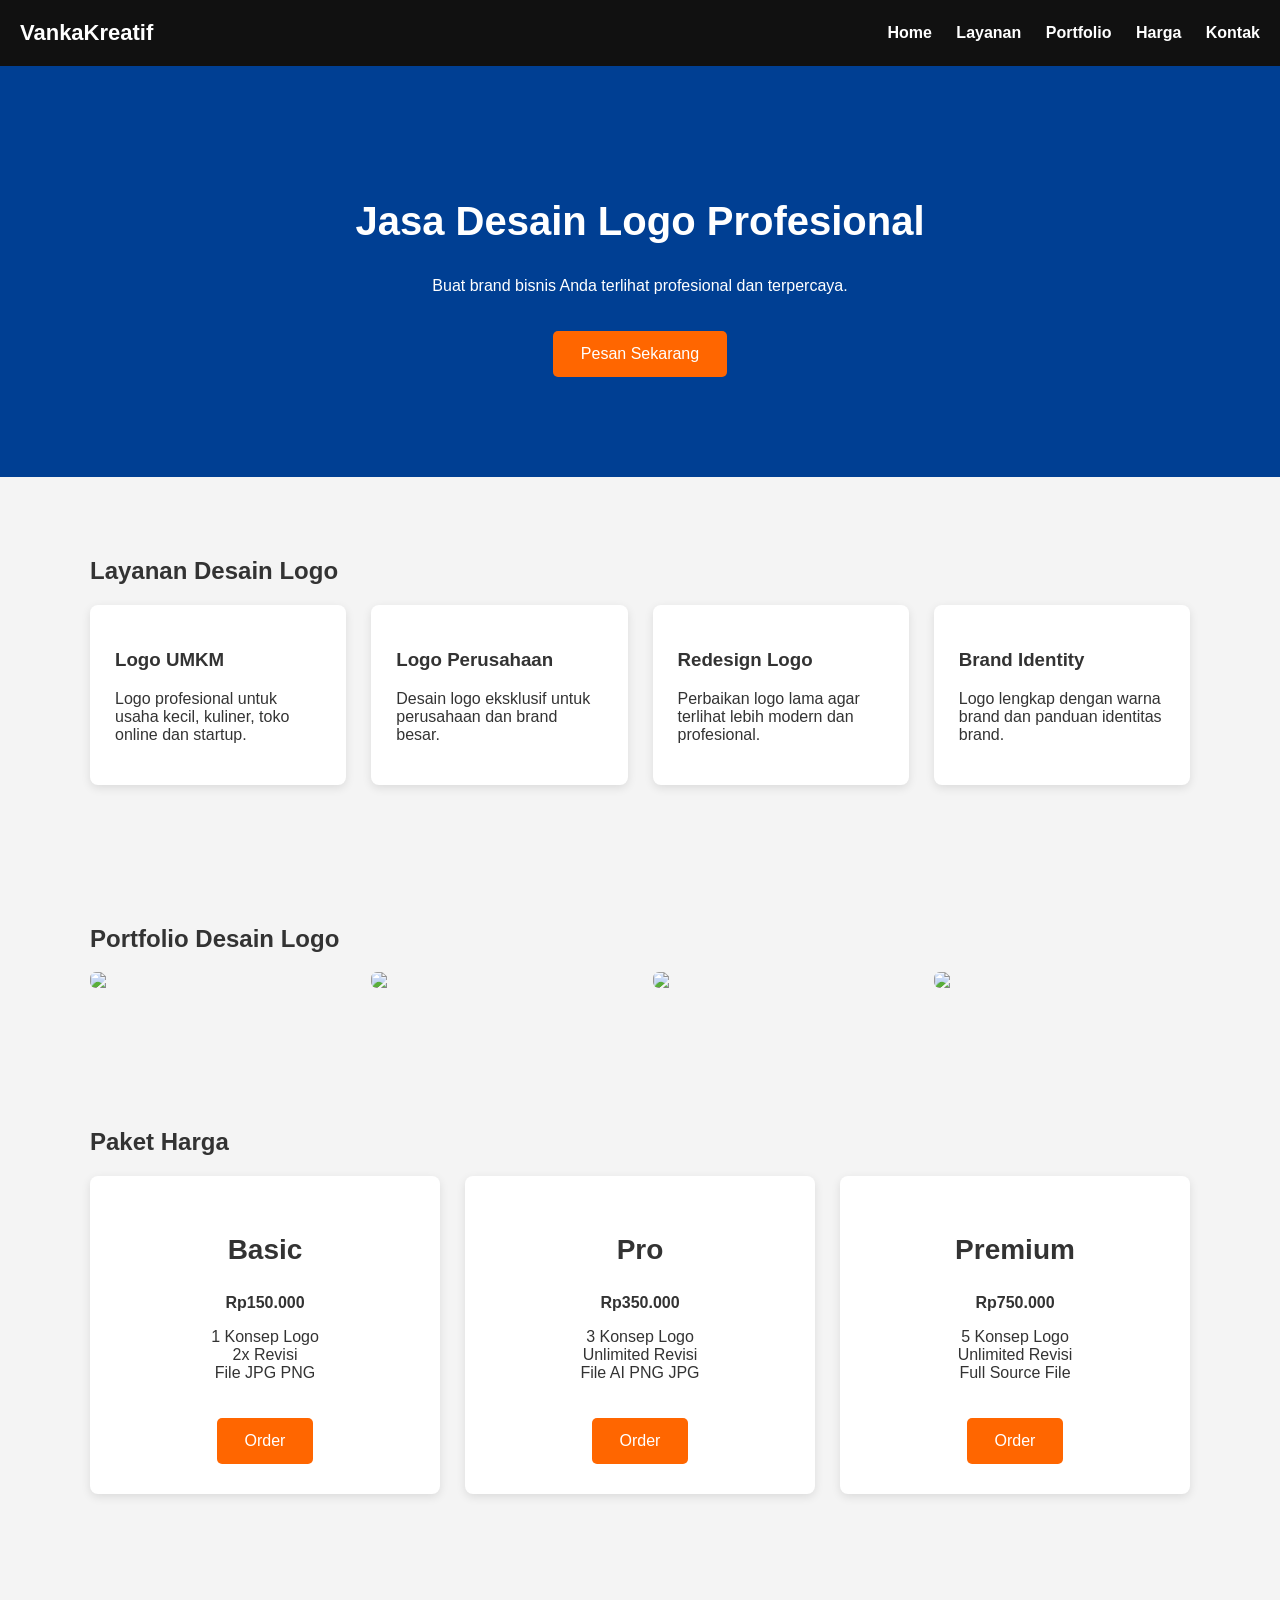
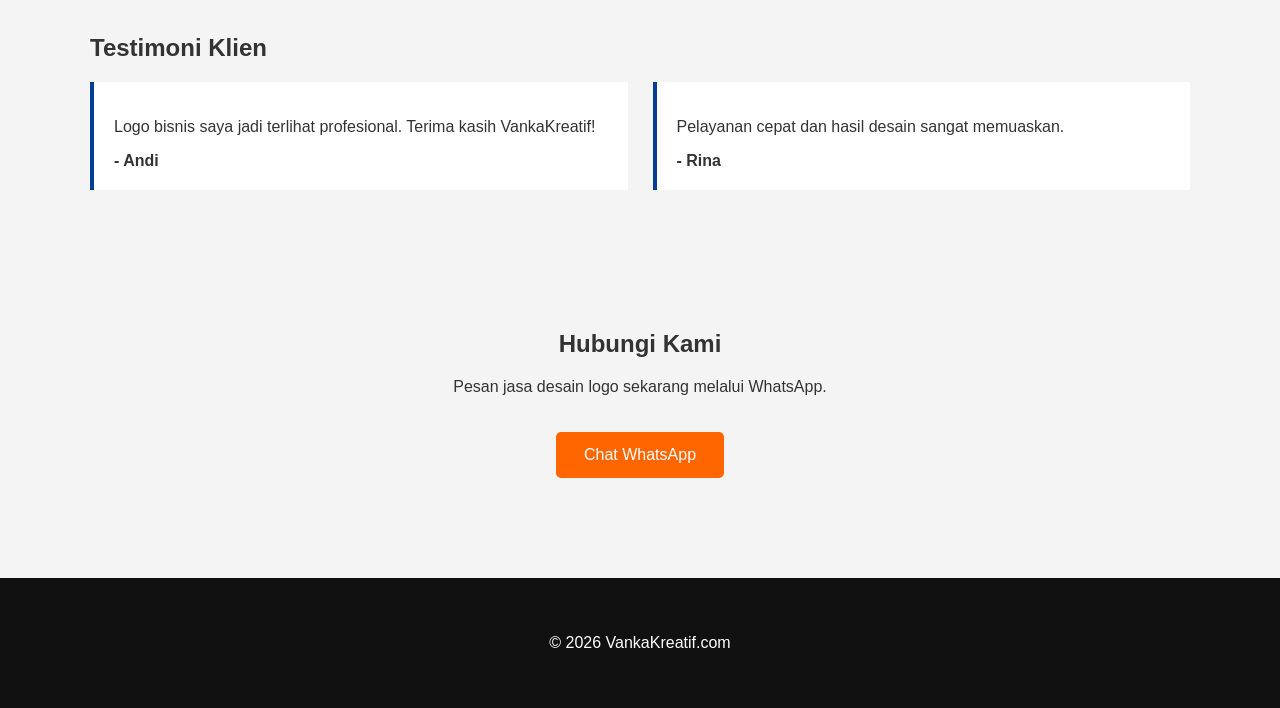
==== commit 34184667: "Update index.html" ====
--- a/index.html
+++ b/index.html
@@ -1,201 +1,325 @@
 <!DOCTYPE html>
-<html amp lang="id">
+<html lang="id">
 <head>
-    <meta charset="utf-8">
-    <script async src="https://cdn.ampproject.org/v0.js"></script>
-    <script async custom-element="amp-sidebar" src="https://cdn.ampproject.org/v0/amp-sidebar-0.1.js"></script>
-    <script async custom-element="amp-carousel" src="https://cdn.ampproject.org/v0/amp-carousel-0.1.js"></script>
-    <script async custom-element="amp-accordion" src="https://cdn.ampproject.org/v0/amp-accordion-0.1.js"></script>
-    <script async custom-element="amp-form" src="https://cdn.ampproject.org/v0/amp-form-0.1.js"></script>
-    
-    <!-- Google Fonts: Montserrat (Bold) & Open Sans (Clean) -->
-    <link href="https://fonts.googleapis.com/css2?family=Montserrat:wght@400;700;800&family=Open+Sans:wght@400;600&display=swap" rel="stylesheet">
-    
-    <!-- Font Awesome -->
-    <link rel="stylesheet" href="https://cdnjs.cloudflare.com/ajax/libs/font-awesome/4.7.0/css/font-awesome.min.css">
-
-    <title>Vanka Kreatif | Premium Logo Design Agency</title>
-    <link rel="canonical" href="https://www.vankakreatif.com" />
-    <meta name="viewport" content="width=device-width,minimum-scale=1,initial-scale=1">
-    <link rel="icon" type="image/x-icon" href="https://via.placeholder.com/32x32/000000/FFFFFF?text=V">
-
-    <!-- Schema.org -->
-    <script type='application/ld+json'>
-    {
-      "@context": "http://www.schema.org",
-      "@type": "ProfessionalService",
-      "name": "Vanka Kreatif",
-      "url": "https://www.vankakreatif.com",
-      "logo": "https://www.vankakreatif.com/logo.png",
-      "description": "Jasa Desain Logo Premium & Branding Identity untuk Bisnis Modern.",
-      "address": {
-        "@type": "PostalAddress",
-        "addressLocality": "Jakarta",
-        "addressRegion": "DKI Jakarta",
-        "addressCountry": "Indonesia"
-      },
-      "contactPoint": {
-        "@type": "ContactPoint",
-        "telephone": "+6281234567890",
-        "contactType": "customer service"
-      }
-    }
-    </script>
-
-    <style amp-custom>
-        /* --- VARIABLES --- */
-        :root {
-            --primary: #000000;
-            --secondary: #ffffff;
-            --accent: #C5A059; /* Gold Premium */
-            --gray-light: #f4f4f4;
-            --gray-dark: #333333;
-            --font-head: 'Montserrat', sans-serif;
-            --font-body: 'Open Sans', sans-serif;
-        }
-
-        /* --- RESET & BASE --- */
-        html { font-family: sans-serif; line-height: 1.15; -ms-text-size-adjust: 100%; -webkit-text-size-adjust: 100%; }
-        body { margin: 0; background: var(--secondary); color: var(--gray-dark); font-family: var(--font-body); font-size: 16px; line-height: 1.6; }
-        a { background-color: transparent; color: var(--primary); text-decoration: none; transition: 0.3s; }
-        a:hover { color: var(--accent); }
-        img { border-style: none; max-width: 100%; height: auto; display: block; }
-        
-        /* --- TYPOGRAPHY --- */
-        h1, h2, h3, h4 { font-family: var(--font-head); margin: 0 0 1rem; color: var(--primary); line-height: 1.2; }
-        h1 { font-size: 3rem; font-weight: 800; letter-spacing: -1px; }
-        h2 { font-size: 2.2rem; font-weight: 700; letter-spacing: -0.5px; }
-        h3 { font-size: 1.5rem; font-weight: 700; }
-        p { margin: 0 0 1.5rem; color: #555; }
-        .text-center { text-align: center; }
-        .text-uppercase { text-transform: uppercase; letter-spacing: 2px; font-weight: 600; }
-        .text-accent { color: var(--accent); }
-
-        /* --- UTILITIES --- */
-        .container { max-width: 1100px; margin: 0 auto; padding: 0 20px; }
-        .section-padding { padding: 80px 0; }
-        .mb-2 { margin-bottom: 2rem; }
-        .mt-2 { margin-top: 2rem; }
-        .flex { display: flex; flex-wrap: wrap; }
-        .flex-center { align-items: center; justify-content: center; }
-        .flex-between { justify-content: space-between; align-items: center; }
-        .col-12 { width: 100%; }
-        .col-6 { width: 100%; }
-        .col-4 { width: 100%; }
-        
-        @media (min-width: 768px) {
-            .col-6 { width: 50%; }
-            .col-4 { width: 33.333%; }
-        }
-
-        /* --- HEADER --- */
-        header { background: #fff; box-shadow: 0 2px 10px rgba(0,0,0,0.05); position: sticky; top: 0; z-index: 100; padding: 15px 0; }
-        .logo { font-family: var(--font-head); font-size: 1.5rem; font-weight: 800; color: #000; letter-spacing: -1px; }
-        .logo span { color: var(--accent); }
-        .nav-trigger { font-size: 1.5rem; cursor: pointer; padding: 5px; }
-
-        /* --- SIDEBAR --- */
-        .sidebar { background: #fff; height: 100%; width: 280px; position: fixed; top: 0; left: 0; overflow-y: auto; bottom: 0; z-index: 200; box-shadow: 5px 0 15px rgba(0,0,0,0.1); padding: 3rem 2rem; }
-        .sidebar ul { list-style: none; padding: 0; }
-        .sidebar li { margin-bottom: 1.5rem; }
-        .sidebar a { font-family: var(--font-head); font-weight: 700; font-size: 1.1rem; color: #000; display: block; }
-        .sidebar a:hover { color: var(--accent); padding-left: 5px; }
-        .close-sidebar { position: absolute; top: 1.5rem; right: 1.5rem; font-size: 1.5rem; cursor: pointer; color: #000; }
-
-        /* --- HERO SECTION --- */
-        .hero { background: #111; color: #fff; padding: 100px 0 120px; text-align: center; position: relative; }
-        .hero h1 { color: #fff; margin-bottom: 20px; }
-        .hero p { font-size: 1.2rem; color: #aaa; max-width: 700px; margin: 0 auto 40px; font-weight: 300; }
-        .btn { display: inline-block; padding: 15px 40px; background: var(--accent); color: #fff; font-family: var(--font-head); font-weight: 700; text-transform: uppercase; border-radius: 2px; letter-spacing: 1px; transition: 0.3s; border: none; cursor: pointer; }
-        .btn:hover { background: #b08d4b; color: #fff; transform: translateY(-2px); }
-        .btn-outline { background: transparent; border: 2px solid #fff; margin-left: 15px; }
-        .btn-outline:hover { background: #fff; color: #000; }
-
-        /* --- SERVICES --- */
-        .service-card { background: #fff; padding: 40px 30px; border: 1px solid #eee; transition: 0.3s; position: relative; overflow: hidden; }
-        .service-card:hover { border-color: var(--accent); box-shadow: 0 10px 30px rgba(0,0,0,0.05); transform: translateY(-5px); }
-        .service-card::before { content: ''; position: absolute; top: 0; left: 0; width: 4px; height: 0; background: var(--accent); transition: 0.3s; }
-        .service-card:hover::before { height: 100%; }
-        .service-icon { font-size: 2.5rem; color: var(--primary); margin-bottom: 20px; }
-        .service-card h3 { font-size: 1.25rem; margin-bottom: 15px; }
-        .service-card p { font-size: 0.95rem; color: #666; margin-bottom: 0; }
-
-        /* --- PORTFOLIO --- */
-        .portfolio-grid { display: grid; grid-template-columns: repeat(auto-fit, minmax(300px, 1fr)); gap: 20px; margin-top: 40px; }
-        .portfolio-item { position: relative; overflow: hidden; border-radius: 4px; box-shadow: 0 5px 15px rgba(0,0,0,0.1); }
-        .portfolio-item img { width: 100%; height: 300px; object-fit: cover; transition: transform 0.5s; }
-        .portfolio-item:hover img { transform: scale(1.1); }
-        .portfolio-overlay { position: absolute; bottom: 0; left: 0; right: 0; background: linear-gradient(to top, rgba(0,0,0,0.9), transparent); color: #fff; padding: 30px 20px; transform: translateY(100%); transition: transform 0.3s; }
-        .portfolio-item:hover .portfolio-overlay { transform: translateY(0); }
-        .portfolio-overlay h4 { color: #fff; margin-bottom: 5px; font-size: 1.2rem; }
-        .portfolio-overlay p { color: #ddd; font-size: 0.9rem; margin: 0; }
-
-        /* --- PRICING --- */
-        .pricing-section { background: var(--gray-light); }
-        .pricing-card { background: #fff; padding: 50px 30px; border-radius: 8px; text-align: center; box-shadow: 0 10px 30px rgba(0,0,0,0.05); position: relative; }
-        .pricing-card.featured { border: 2px solid var(--accent); transform: scale(1.05); z-index: 2; }
-        .badge { position: absolute; top: -15px; left: 50%; transform: translateX(-50%); background: var(--accent); color: #fff; padding: 5px 15px; font-size: 0.8rem; font-weight: 700; text-transform: uppercase; border-radius: 20px; }
-        .price { font-size: 3rem; font-family: var(--font-head); font-weight: 800; color: var(--primary); margin: 20px 0; }
-        .price span { font-size: 1rem; color: #999; font-weight: 400; }
-        .features-list { list-style: none; padding: 0; margin: 30px 0; text-align: left; }
-        .features-list li { margin-bottom: 15px; padding-left: 25px; position: relative; color: #555; }
-        .features-list li:before { content: '✓'; color: var(--accent); position: absolute; left: 0; font-weight: bold; }
-
-        /* --- FOOTER --- */
-        footer { background: #111; color: #fff; padding: 60px 0 30px; margin-top: 0; }
-        footer h4 { color: #fff; margin-bottom: 20px; }
-        footer p { color: #888; font-size: 0.9rem; }
-        footer a { color: #888; }
-        footer a:hover { color: var(--accent); }
-        .social-icons a { font-size: 1.2rem; margin: 0 10px; color: #fff; }
-        .copyright { border-top: 1px solid #333; margin-top: 40px; padding-top: 20px; text-align: center; font-size: 0.8rem; color: #555; }
-
-        /* --- RESPONSIVE --- */
-        @media (max-width: 768px) {
-            h1 { font-size: 2.2rem; }
-            h2 { font-size: 1.8rem; }
-            .hero { padding: 60px 0 80px; }
-            .pricing-card.featured { transform: scale(1); margin: 20px 0; }
-            .flex-between { flex-direction: column; align-items: flex-start; }
-            .btn { width: 100%; margin: 10px 0 0; box-sizing: border-box; }
-        }
-    </style>
-    
-    <style amp-boilerplate>body{-webkit-animation:-amp-start 8s steps(1,end) 0s 1 normal both;-moz-animation:-amp-start 8s steps(1,end) 0s 1 normal both;-ms-animation:-amp-start 8s steps(1,end) 0s 1 normal both;animation:-amp-start 8s steps(1,end) 0s 1 normal both}@-webkit-keyframes -amp-start{from{visibility:hidden}to{visibility:visible}}@-moz-keyframes -amp-start{from{visibility:hidden}to{visibility:visible}}@-ms-keyframes -amp-start{from{visibility:hidden}to{visibility:visible}}@-o-keyframes -amp-start{from{visibility:hidden}to{visibility:visible}}@keyframes -amp-start{from{visibility:hidden}to{visibility:visible}}</style><noscript><style amp-boilerplate>body{-webkit-animation:none;-moz-animation:none;-ms-animation:none;animation:none}</style></noscript>
+
+<meta charset="UTF-8">
+<meta name="viewport" content="width=device-width, initial-scale=1.0">
+
+<title>VankaKreatif - Jasa Desain Logo Profesional</title>
+
+<meta name="description" content="VankaKreatif menyediakan jasa desain logo profesional untuk bisnis, UMKM, brand dan perusahaan dengan harga terjangkau.">
+
+<meta name="keywords" content="jasa desain logo, jasa logo murah, desain logo profesional, jasa logo indonesia">
+
+<link rel="icon" href="logo.png">
+
+<style>
+
+body{
+font-family: Arial;
+margin:0;
+background:#f4f4f4;
+color:#333;
+}
+
+/* HEADER */
+
+header{
+background:#111;
+color:white;
+padding:20px;
+display:flex;
+justify-content:space-between;
+align-items:center;
+}
+
+.logo{
+font-size:22px;
+font-weight:bold;
+}
+
+nav a{
+color:white;
+margin-left:20px;
+text-decoration:none;
+font-weight:bold;
+}
+
+/* HERO */
+
+.hero{
+background:#003f93;
+color:white;
+text-align:center;
+padding:100px 20px;
+}
+
+.hero h1{
+font-size:40px;
+}
+
+.btn{
+background:#ff6600;
+padding:14px 28px;
+border-radius:5px;
+color:white;
+text-decoration:none;
+display:inline-block;
+margin-top:20px;
+}
+
+/* SECTION */
+
+.section{
+max-width:1100px;
+margin:auto;
+padding:60px 20px;
+}
+
+.grid{
+display:grid;
+grid-template-columns:repeat(auto-fit,minmax(250px,1fr));
+gap:25px;
+}
+
+.card{
+background:white;
+padding:25px;
+border-radius:8px;
+box-shadow:0 3px 10px rgba(0,0,0,0.1);
+}
+
+/* PORTFOLIO */
+
+.portfolio img{
+width:100%;
+border-radius:6px;
+}
+
+/* TESTIMONI */
+
+.testi{
+background:#fff;
+padding:20px;
+border-left:4px solid #003f93;
+}
+
+/* PRICING */
+
+.price{
+text-align:center;
+padding:30px;
+}
+
+.price h3{
+font-size:28px;
+}
+
+.price ul{
+list-style:none;
+padding:0;
+}
+
+/* CONTACT */
+
+.contact{
+text-align:center;
+}
+
+/* FOOTER */
+
+footer{
+background:#111;
+color:white;
+text-align:center;
+padding:40px 20px;
+margin-top:40px;
+}
+
+</style>
+
 </head>
 
 <body>
 
-    <!-- Header -->
-    <header>
-        <div class="container flex flex-between">
-            <div class="logo">
-                VANKA<span>KREATIF</span>
-            </div>
-            <div class="nav-trigger" on="tap:sidebar1.toggle" role="button" tabindex="0" aria-label="Menu">
-                <i class="fa fa-bars"></i>
-            </div>
-        </div>
-    </header>
-
-    <!-- Sidebar Menu -->
-    <amp-sidebar id="sidebar1" layout="nodisplay" side="left">
-        <div class="close-sidebar" on="tap:sidebar1.toggle" role="button" tabindex="0" aria-label="Tutup Menu">
-            <i class="fa fa-times"></i>
-        </div>
-        <nav>
-            <ul>
-                <li><a href="#home" on="tap:sidebar1.hide">Beranda</a></li>
-                <li><a href="#services" on="tap:sidebar1.hide">Layanan</a></li>
-                <li><a href="#portfolio" on="tap:sidebar1.hide">Portofolio</a></li>
-                <li><a href="#pricing" on="tap:sidebar1.hide">Paket Harga</a></li>
-                <li><a href="#contact" on="tap:sidebar1.hide">Hubungi Kami</a></li>
-            </ul>
-        </nav>
-    </amp-sidebar>
-
-    <!-- Hero Section -->
-    <section id="home" class="hero">
-        <div class="container">
-            <h1 class="text-uppercase">Elevate Your Brand</h1>
-            <p>Kami menciptakan identitas visual yang kuat, elegan
+<header>
+
+<div class="logo">VankaKreatif</div>
+
+<nav>
+
+<a href="#">Home</a>
+<a href="#layanan">Layanan</a>
+<a href="#portfolio">Portfolio</a>
+<a href="#harga">Harga</a>
+<a href="#kontak">Kontak</a>
+
+</nav>
+
+</header>
+
+
+<section class="hero">
+
+<h1>Jasa Desain Logo Profesional</h1>
+
+<p>Buat brand bisnis Anda terlihat profesional dan terpercaya.</p>
+
+<a class="btn" href="https://wa.me/628123456789">Pesan Sekarang</a>
+
+</section>
+
+
+<section class="section" id="layanan">
+
+<h2>Layanan Desain Logo</h2>
+
+<div class="grid">
+
+<div class="card">
+<h3>Logo UMKM</h3>
+<p>Logo profesional untuk usaha kecil, kuliner, toko online dan startup.</p>
+</div>
+
+<div class="card">
+<h3>Logo Perusahaan</h3>
+<p>Desain logo eksklusif untuk perusahaan dan brand besar.</p>
+</div>
+
+<div class="card">
+<h3>Redesign Logo</h3>
+<p>Perbaikan logo lama agar terlihat lebih modern dan profesional.</p>
+</div>
+
+<div class="card">
+<h3>Brand Identity</h3>
+<p>Logo lengkap dengan warna brand dan panduan identitas brand.</p>
+</div>
+
+</div>
+
+</section>
+
+
+<section class="section portfolio" id="portfolio">
+
+<h2>Portfolio Desain Logo</h2>
+
+<div class="grid">
+
+<img src="https://via.placeholder.com/400x300?text=Logo+1">
+<img src="https://via.placeholder.com/400x300?text=Logo+2">
+<img src="https://via.placeholder.com/400x300?text=Logo+3">
+<img src="https://via.placeholder.com/400x300?text=Logo+4">
+
+</div>
+
+</section>
+
+
+<section class="section" id="harga">
+
+<h2>Paket Harga</h2>
+
+<div class="grid">
+
+<div class="card price">
+
+<h3>Basic</h3>
+
+<p><b>Rp150.000</b></p>
+
+<ul>
+<li>1 Konsep Logo</li>
+<li>2x Revisi</li>
+<li>File JPG PNG</li>
+</ul>
+
+<a class="btn" href="#">Order</a>
+
+</div>
+
+
+<div class="card price">
+
+<h3>Pro</h3>
+
+<p><b>Rp350.000</b></p>
+
+<ul>
+<li>3 Konsep Logo</li>
+<li>Unlimited Revisi</li>
+<li>File AI PNG JPG</li>
+</ul>
+
+<a class="btn" href="#">Order</a>
+
+</div>
+
+
+<div class="card price">
+
+<h3>Premium</h3>
+
+<p><b>Rp750.000</b></p>
+
+<ul>
+<li>5 Konsep Logo</li>
+<li>Unlimited Revisi</li>
+<li>Full Source File</li>
+</ul>
+
+<a class="btn" href="#">Order</a>
+
+</div>
+
+</div>
+
+</section>
+
+
+<section class="section">
+
+<h2>Testimoni Klien</h2>
+
+<div class="grid">
+
+<div class="testi">
+
+<p>Logo bisnis saya jadi terlihat profesional. Terima kasih VankaKreatif!</p>
+<b>- Andi</b>
+
+</div>
+
+<div class="testi">
+
+<p>Pelayanan cepat dan hasil desain sangat memuaskan.</p>
+<b>- Rina</b>
+
+</div>
+
+</div>
+
+</section>
+
+
+<section class="section contact" id="kontak">
+
+<h2>Hubungi Kami</h2>
+
+<p>Pesan jasa desain logo sekarang melalui WhatsApp.</p>
+
+<a class="btn" href="https://wa.me/628123456789">Chat WhatsApp</a>
+
+</section>
+
+
+<footer>
+
+<p>© 2026 VankaKreatif.com</p>
+
+</footer>
+
+
+</body>
+</html>
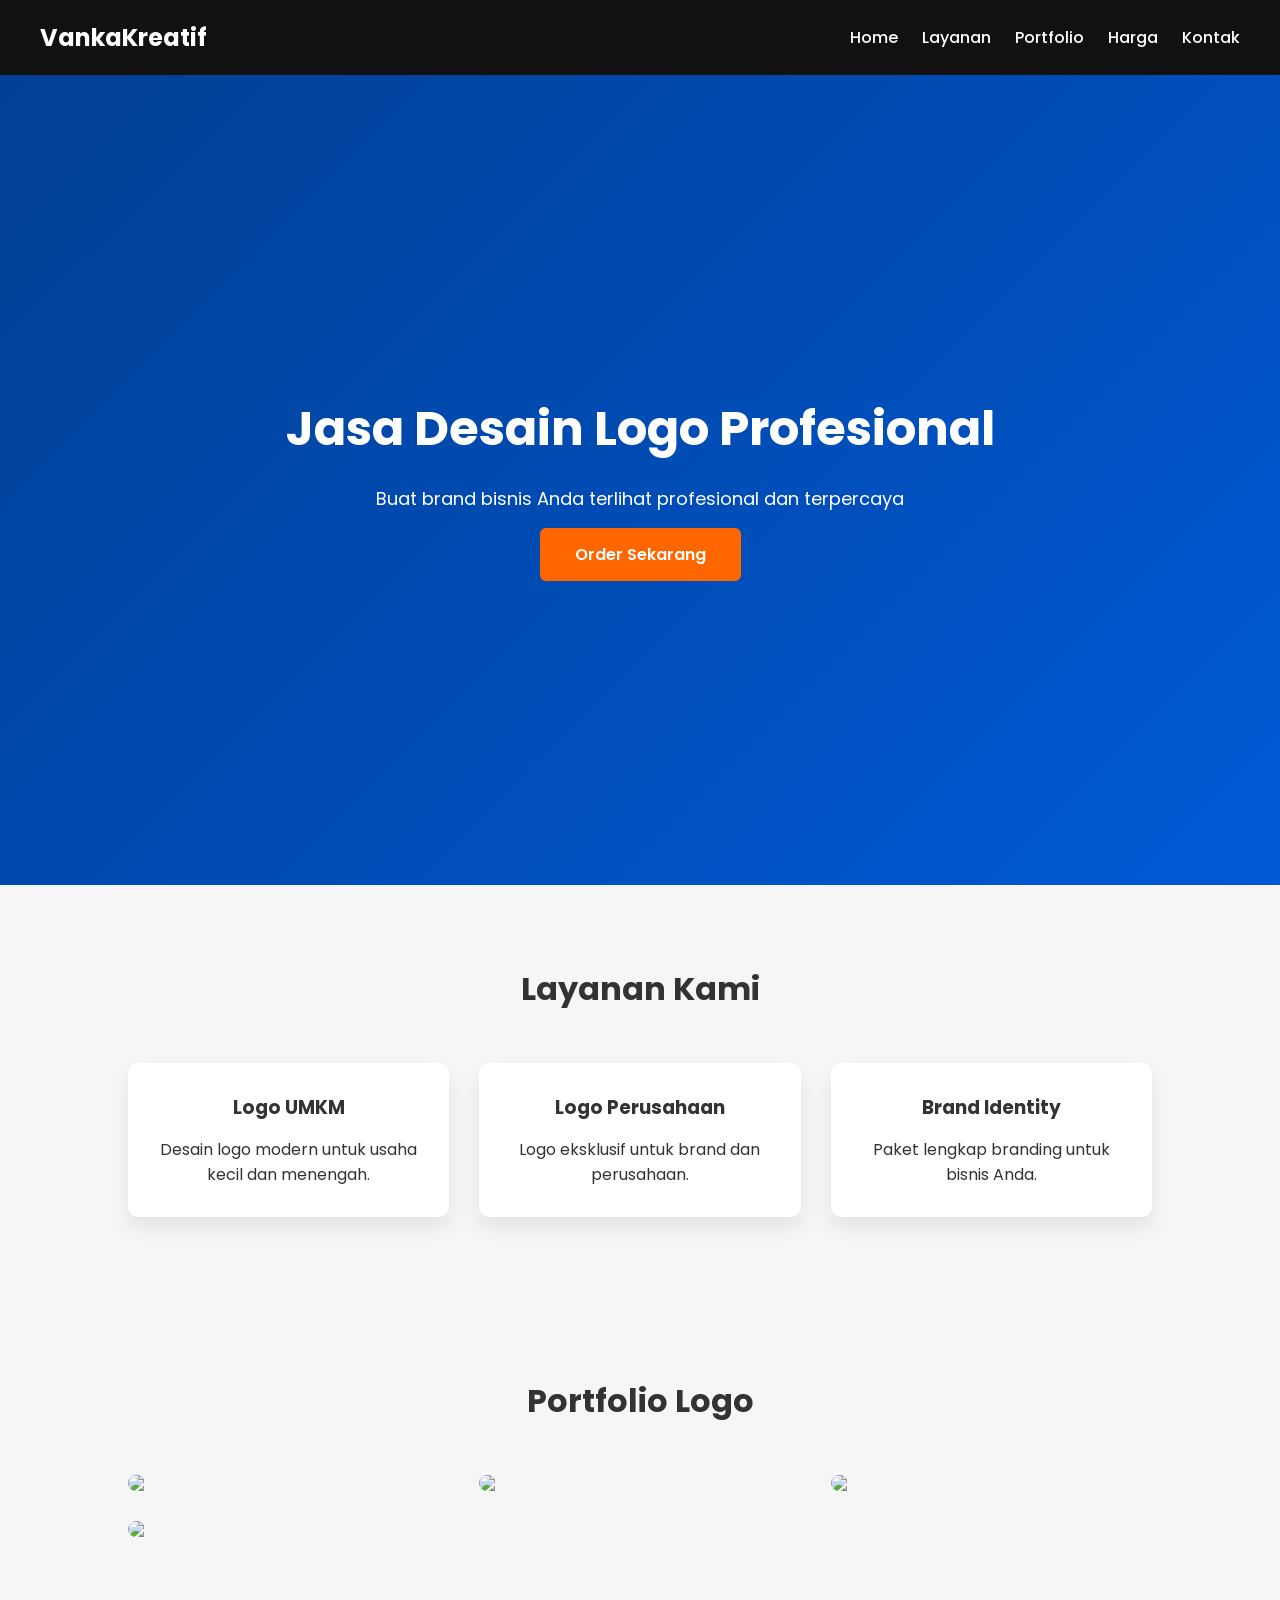
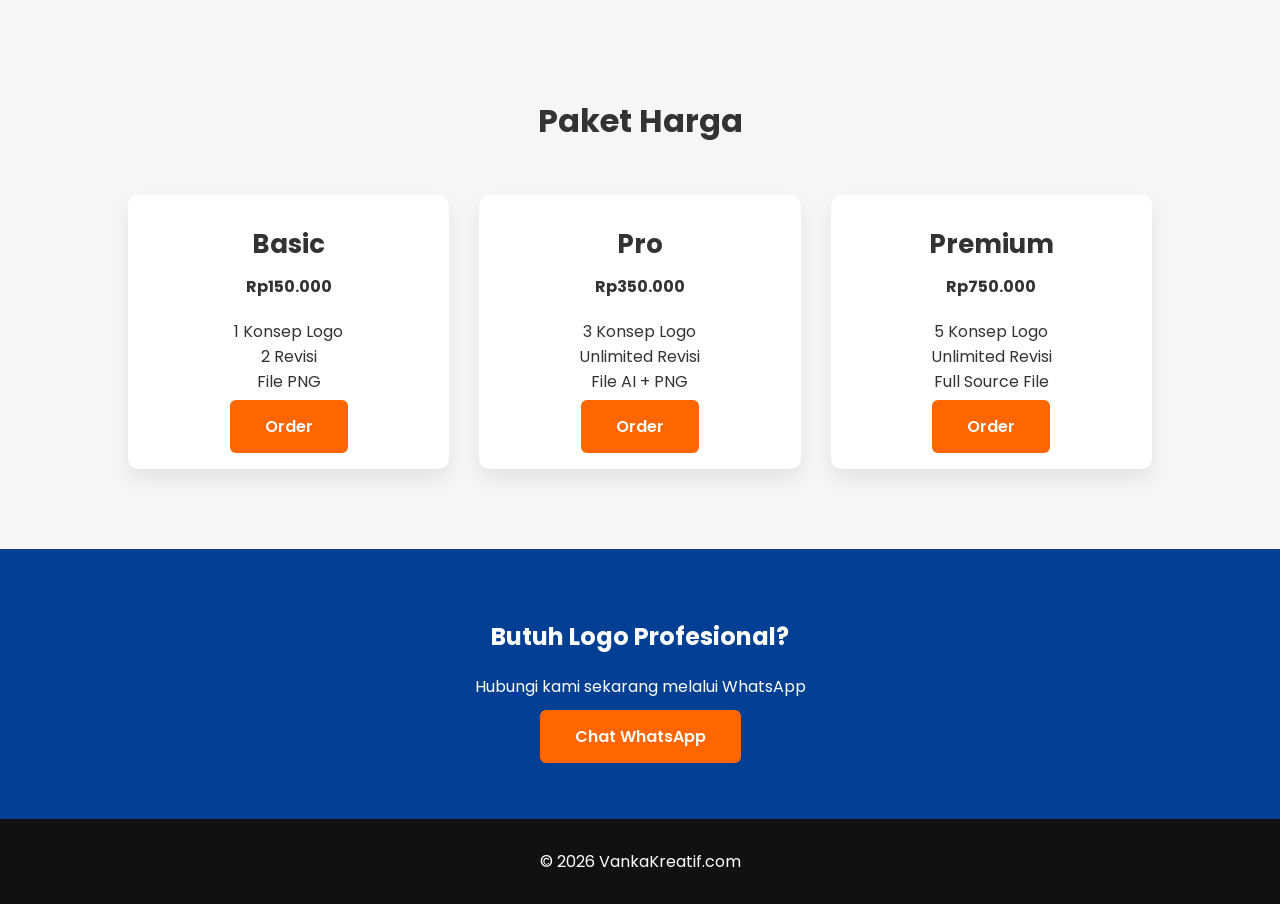
==== commit 15807a26: "Update index.html" ====
--- a/index.html
+++ b/index.html
@@ -5,125 +5,148 @@
 <meta charset="UTF-8">
 <meta name="viewport" content="width=device-width, initial-scale=1.0">
 
-<title>VankaKreatif - Jasa Desain Logo Profesional</title>
-
-<meta name="description" content="VankaKreatif menyediakan jasa desain logo profesional untuk bisnis, UMKM, brand dan perusahaan dengan harga terjangkau.">
-
-<meta name="keywords" content="jasa desain logo, jasa logo murah, desain logo profesional, jasa logo indonesia">
-
-<link rel="icon" href="logo.png">
+<title>VankaKreatif | Jasa Desain Logo Profesional</title>
+
+<meta name="description" content="Jasa desain logo profesional untuk bisnis, UMKM dan perusahaan. Desain logo modern dan unik.">
+
+<link href="https://fonts.googleapis.com/css2?family=Poppins:wght@300;400;600&display=swap" rel="stylesheet">
 
 <style>
 
+*{
+margin:0;
+padding:0;
+box-sizing:border-box;
+}
+
 body{
-font-family: Arial;
-margin:0;
-background:#f4f4f4;
+font-family:'Poppins',sans-serif;
+background:#f6f6f6;
 color:#333;
 }
 
-/* HEADER */
+/* NAVBAR */
 
 header{
 background:#111;
 color:white;
-padding:20px;
+padding:20px 40px;
 display:flex;
 justify-content:space-between;
 align-items:center;
 }
 
-.logo{
-font-size:22px;
-font-weight:bold;
+header h2{
+color:#fff;
 }
 
 nav a{
 color:white;
 margin-left:20px;
 text-decoration:none;
-font-weight:bold;
+font-weight:500;
 }
 
 /* HERO */
 
 .hero{
-background:#003f93;
-color:white;
-text-align:center;
-padding:100px 20px;
+height:90vh;
+display:flex;
+justify-content:center;
+align-items:center;
+text-align:center;
+background:linear-gradient(135deg,#003f93,#0059d6);
+color:white;
+padding:20px;
 }
 
 .hero h1{
-font-size:40px;
+font-size:48px;
+margin-bottom:20px;
+}
+
+.hero p{
+font-size:18px;
+margin-bottom:30px;
 }
 
 .btn{
 background:#ff6600;
-padding:14px 28px;
-border-radius:5px;
-color:white;
+padding:15px 35px;
+border-radius:6px;
 text-decoration:none;
-display:inline-block;
-margin-top:20px;
+color:white;
+font-weight:600;
 }
 
 /* SECTION */
 
 .section{
-max-width:1100px;
-margin:auto;
-padding:60px 20px;
-}
+padding:80px 10%;
+}
+
+.section h2{
+text-align:center;
+margin-bottom:50px;
+font-size:32px;
+}
+
+/* GRID */
 
 .grid{
 display:grid;
 grid-template-columns:repeat(auto-fit,minmax(250px,1fr));
-gap:25px;
-}
+gap:30px;
+}
+
+/* CARD */
 
 .card{
 background:white;
-padding:25px;
-border-radius:8px;
-box-shadow:0 3px 10px rgba(0,0,0,0.1);
+padding:30px;
+border-radius:10px;
+box-shadow:0 10px 20px rgba(0,0,0,0.08);
+text-align:center;
+}
+
+.card h3{
+margin-bottom:15px;
 }
 
 /* PORTFOLIO */
 
 .portfolio img{
 width:100%;
-border-radius:6px;
-}
-
-/* TESTIMONI */
-
-.testi{
-background:#fff;
-padding:20px;
-border-left:4px solid #003f93;
+border-radius:10px;
 }
 
 /* PRICING */
 
 .price{
 text-align:center;
-padding:30px;
 }
 
 .price h3{
-font-size:28px;
+font-size:26px;
+margin-bottom:10px;
 }
 
 .price ul{
 list-style:none;
-padding:0;
-}
-
-/* CONTACT */
-
-.contact{
-text-align:center;
+margin:20px 0;
+}
+
+/* CTA */
+
+.cta{
+background:#003f93;
+color:white;
+text-align:center;
+padding:70px 20px;
+}
+
+.cta h2{
+margin-bottom:20px;
 }
 
 /* FOOTER */
@@ -132,8 +155,7 @@
 background:#111;
 color:white;
 text-align:center;
-padding:40px 20px;
-margin-top:40px;
+padding:30px;
 }
 
 </style>
@@ -144,7 +166,7 @@
 
 <header>
 
-<div class="logo">VankaKreatif</div>
+<h2>VankaKreatif</h2>
 
 <nav>
 
@@ -161,39 +183,38 @@
 
 <section class="hero">
 
+<div>
+
 <h1>Jasa Desain Logo Profesional</h1>
 
-<p>Buat brand bisnis Anda terlihat profesional dan terpercaya.</p>
-
-<a class="btn" href="https://wa.me/628123456789">Pesan Sekarang</a>
+<p>Buat brand bisnis Anda terlihat profesional dan terpercaya</p>
+
+<a class="btn" href="https://wa.me/628123456789">Order Sekarang</a>
+
+</div>
 
 </section>
 
 
 <section class="section" id="layanan">
 
-<h2>Layanan Desain Logo</h2>
+<h2>Layanan Kami</h2>
 
 <div class="grid">
 
 <div class="card">
 <h3>Logo UMKM</h3>
-<p>Logo profesional untuk usaha kecil, kuliner, toko online dan startup.</p>
+<p>Desain logo modern untuk usaha kecil dan menengah.</p>
 </div>
 
 <div class="card">
 <h3>Logo Perusahaan</h3>
-<p>Desain logo eksklusif untuk perusahaan dan brand besar.</p>
-</div>
-
-<div class="card">
-<h3>Redesign Logo</h3>
-<p>Perbaikan logo lama agar terlihat lebih modern dan profesional.</p>
+<p>Logo eksklusif untuk brand dan perusahaan.</p>
 </div>
 
 <div class="card">
 <h3>Brand Identity</h3>
-<p>Logo lengkap dengan warna brand dan panduan identitas brand.</p>
+<p>Paket lengkap branding untuk bisnis Anda.</p>
 </div>
 
 </div>
@@ -203,7 +224,7 @@
 
 <section class="section portfolio" id="portfolio">
 
-<h2>Portfolio Desain Logo</h2>
+<h2>Portfolio Logo</h2>
 
 <div class="grid">
 
@@ -231,8 +252,8 @@
 
 <ul>
 <li>1 Konsep Logo</li>
-<li>2x Revisi</li>
-<li>File JPG PNG</li>
+<li>2 Revisi</li>
+<li>File PNG</li>
 </ul>
 
 <a class="btn" href="#">Order</a>
@@ -249,7 +270,7 @@
 <ul>
 <li>3 Konsep Logo</li>
 <li>Unlimited Revisi</li>
-<li>File AI PNG JPG</li>
+<li>File AI + PNG</li>
 </ul>
 
 <a class="btn" href="#">Order</a>
@@ -278,36 +299,13 @@
 </section>
 
 
-<section class="section">
-
-<h2>Testimoni Klien</h2>
-
-<div class="grid">
-
-<div class="testi">
-
-<p>Logo bisnis saya jadi terlihat profesional. Terima kasih VankaKreatif!</p>
-<b>- Andi</b>
-
-</div>
-
-<div class="testi">
-
-<p>Pelayanan cepat dan hasil desain sangat memuaskan.</p>
-<b>- Rina</b>
-
-</div>
-
-</div>
-
-</section>
-
-
-<section class="section contact" id="kontak">
-
-<h2>Hubungi Kami</h2>
-
-<p>Pesan jasa desain logo sekarang melalui WhatsApp.</p>
+<section class="cta" id="kontak">
+
+<h2>Butuh Logo Profesional?</h2>
+
+<p>Hubungi kami sekarang melalui WhatsApp</p>
+
+<br>
 
 <a class="btn" href="https://wa.me/628123456789">Chat WhatsApp</a>
 
@@ -319,7 +317,6 @@
 <p>© 2026 VankaKreatif.com</p>
 
 </footer>
-
 
 </body>
 </html>
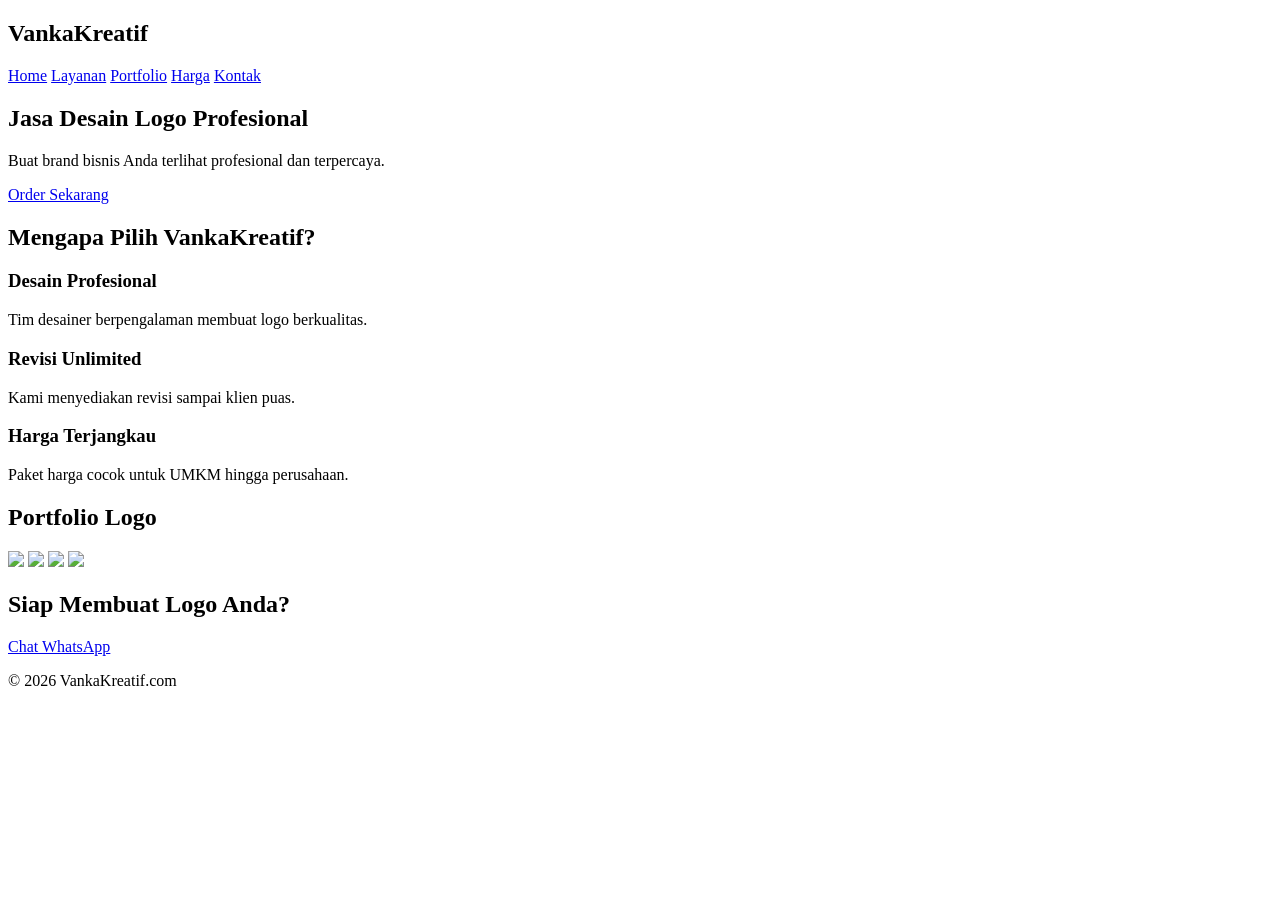
==== commit 75b1a183: "Add files via upload" ====
--- a/index.html
+++ b/index.html
@@ -1,5 +1,6 @@
 <!DOCTYPE html>
 <html lang="id">
+
 <head>
 
 <meta charset="UTF-8">
@@ -7,158 +8,9 @@
 
 <title>VankaKreatif | Jasa Desain Logo Profesional</title>
 
-<meta name="description" content="Jasa desain logo profesional untuk bisnis, UMKM dan perusahaan. Desain logo modern dan unik.">
+<meta name="description" content="Jasa desain logo profesional untuk bisnis, UMKM dan perusahaan. Desain logo unik, modern dan terpercaya.">
 
-<link href="https://fonts.googleapis.com/css2?family=Poppins:wght@300;400;600&display=swap" rel="stylesheet">
-
-<style>
-
-*{
-margin:0;
-padding:0;
-box-sizing:border-box;
-}
-
-body{
-font-family:'Poppins',sans-serif;
-background:#f6f6f6;
-color:#333;
-}
-
-/* NAVBAR */
-
-header{
-background:#111;
-color:white;
-padding:20px 40px;
-display:flex;
-justify-content:space-between;
-align-items:center;
-}
-
-header h2{
-color:#fff;
-}
-
-nav a{
-color:white;
-margin-left:20px;
-text-decoration:none;
-font-weight:500;
-}
-
-/* HERO */
-
-.hero{
-height:90vh;
-display:flex;
-justify-content:center;
-align-items:center;
-text-align:center;
-background:linear-gradient(135deg,#003f93,#0059d6);
-color:white;
-padding:20px;
-}
-
-.hero h1{
-font-size:48px;
-margin-bottom:20px;
-}
-
-.hero p{
-font-size:18px;
-margin-bottom:30px;
-}
-
-.btn{
-background:#ff6600;
-padding:15px 35px;
-border-radius:6px;
-text-decoration:none;
-color:white;
-font-weight:600;
-}
-
-/* SECTION */
-
-.section{
-padding:80px 10%;
-}
-
-.section h2{
-text-align:center;
-margin-bottom:50px;
-font-size:32px;
-}
-
-/* GRID */
-
-.grid{
-display:grid;
-grid-template-columns:repeat(auto-fit,minmax(250px,1fr));
-gap:30px;
-}
-
-/* CARD */
-
-.card{
-background:white;
-padding:30px;
-border-radius:10px;
-box-shadow:0 10px 20px rgba(0,0,0,0.08);
-text-align:center;
-}
-
-.card h3{
-margin-bottom:15px;
-}
-
-/* PORTFOLIO */
-
-.portfolio img{
-width:100%;
-border-radius:10px;
-}
-
-/* PRICING */
-
-.price{
-text-align:center;
-}
-
-.price h3{
-font-size:26px;
-margin-bottom:10px;
-}
-
-.price ul{
-list-style:none;
-margin:20px 0;
-}
-
-/* CTA */
-
-.cta{
-background:#003f93;
-color:white;
-text-align:center;
-padding:70px 20px;
-}
-
-.cta h2{
-margin-bottom:20px;
-}
-
-/* FOOTER */
-
-footer{
-background:#111;
-color:white;
-text-align:center;
-padding:30px;
-}
-
-</style>
+<link rel="stylesheet" href="css/style.css">
 
 </head>
 
@@ -166,131 +18,68 @@
 
 <header>
 
-<h2>VankaKreatif</h2>
+<div class="container header-flex">
+
+<h2 class="logo">VankaKreatif</h2>
 
 <nav>
 
-<a href="#">Home</a>
-<a href="#layanan">Layanan</a>
-<a href="#portfolio">Portfolio</a>
-<a href="#harga">Harga</a>
-<a href="#kontak">Kontak</a>
+<a href="index.html">Home</a>
+<a href="jasa-desain-logo.html">Layanan</a>
+<a href="portfolio.html">Portfolio</a>
+<a href="harga.html">Harga</a>
+<a href="kontak.html">Kontak</a>
 
 </nav>
+
+</div>
 
 </header>
 
 
 <section class="hero">
 
-<div>
+<div class="container">
 
 <h1>Jasa Desain Logo Profesional</h1>
 
-<p>Buat brand bisnis Anda terlihat profesional dan terpercaya</p>
+<p>Buat brand bisnis Anda terlihat profesional dan terpercaya.</p>
 
-<a class="btn" href="https://wa.me/628123456789">Order Sekarang</a>
+<a class="btn" href="order.html">Order Sekarang</a>
 
 </div>
 
 </section>
 
 
-<section class="section" id="layanan">
+<section class="section">
 
-<h2>Layanan Kami</h2>
+<div class="container">
+
+<h2>Mengapa Pilih VankaKreatif?</h2>
 
 <div class="grid">
 
 <div class="card">
-<h3>Logo UMKM</h3>
-<p>Desain logo modern untuk usaha kecil dan menengah.</p>
+
+<h3>Desain Profesional</h3>
+<p>Tim desainer berpengalaman membuat logo berkualitas.</p>
+
 </div>
 
 <div class="card">
-<h3>Logo Perusahaan</h3>
-<p>Logo eksklusif untuk brand dan perusahaan.</p>
+
+<h3>Revisi Unlimited</h3>
+<p>Kami menyediakan revisi sampai klien puas.</p>
+
 </div>
 
 <div class="card">
-<h3>Brand Identity</h3>
-<p>Paket lengkap branding untuk bisnis Anda.</p>
-</div>
+
+<h3>Harga Terjangkau</h3>
+<p>Paket harga cocok untuk UMKM hingga perusahaan.</p>
 
 </div>
-
-</section>
-
-
-<section class="section portfolio" id="portfolio">
-
-<h2>Portfolio Logo</h2>
-
-<div class="grid">
-
-<img src="https://via.placeholder.com/400x300?text=Logo+1">
-<img src="https://via.placeholder.com/400x300?text=Logo+2">
-<img src="https://via.placeholder.com/400x300?text=Logo+3">
-<img src="https://via.placeholder.com/400x300?text=Logo+4">
-
-</div>
-
-</section>
-
-
-<section class="section" id="harga">
-
-<h2>Paket Harga</h2>
-
-<div class="grid">
-
-<div class="card price">
-
-<h3>Basic</h3>
-
-<p><b>Rp150.000</b></p>
-
-<ul>
-<li>1 Konsep Logo</li>
-<li>2 Revisi</li>
-<li>File PNG</li>
-</ul>
-
-<a class="btn" href="#">Order</a>
-
-</div>
-
-
-<div class="card price">
-
-<h3>Pro</h3>
-
-<p><b>Rp350.000</b></p>
-
-<ul>
-<li>3 Konsep Logo</li>
-<li>Unlimited Revisi</li>
-<li>File AI + PNG</li>
-</ul>
-
-<a class="btn" href="#">Order</a>
-
-</div>
-
-
-<div class="card price">
-
-<h3>Premium</h3>
-
-<p><b>Rp750.000</b></p>
-
-<ul>
-<li>5 Konsep Logo</li>
-<li>Unlimited Revisi</li>
-<li>Full Source File</li>
-</ul>
-
-<a class="btn" href="#">Order</a>
 
 </div>
 
@@ -299,15 +88,35 @@
 </section>
 
 
-<section class="cta" id="kontak">
+<section class="section bg-light">
 
-<h2>Butuh Logo Profesional?</h2>
+<div class="container">
 
-<p>Hubungi kami sekarang melalui WhatsApp</p>
+<h2>Portfolio Logo</h2>
 
-<br>
+<div class="grid">
+
+<img src="img/portfolio1.jpg">
+<img src="img/portfolio2.jpg">
+<img src="img/portfolio1.jpg">
+<img src="img/portfolio2.jpg">
+
+</div>
+
+</div>
+
+</section>
+
+
+<section class="section">
+
+<div class="container center">
+
+<h2>Siap Membuat Logo Anda?</h2>
 
 <a class="btn" href="https://wa.me/628123456789">Chat WhatsApp</a>
+
+</div>
 
 </section>
 
@@ -319,4 +128,4 @@
 </footer>
 
 </body>
-</html>
+</html>
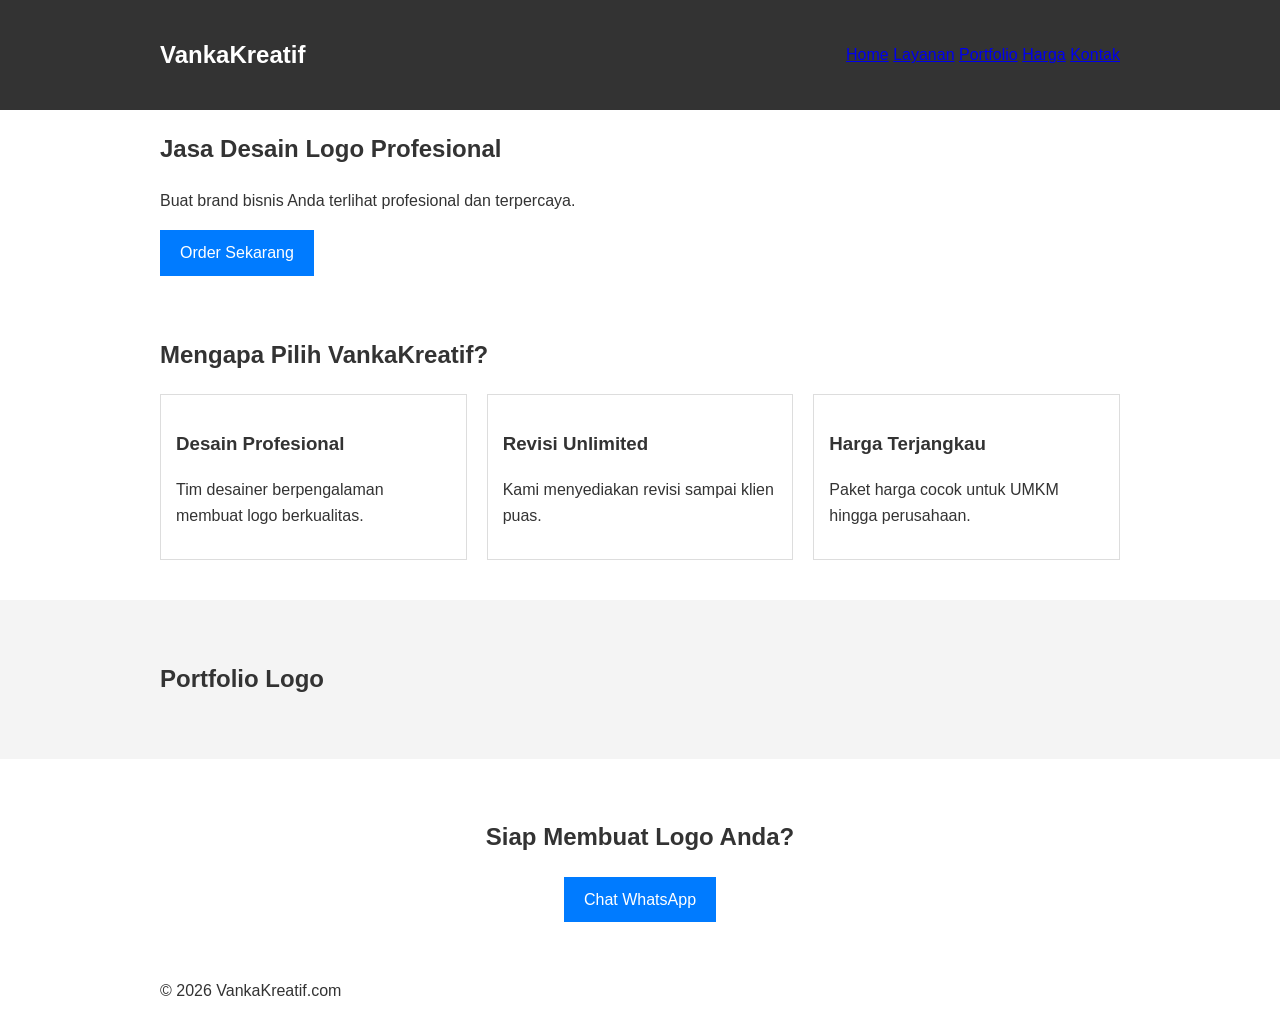
==== commit 020f0d3f: "Update index.html" ====
--- a/index.html
+++ b/index.html
@@ -1,131 +1,86 @@
-<!DOCTYPE html>
-<html lang="id">
+<!doctype html>
+<html ⚡ lang="id">
+<head>
+  <meta charset="utf-8">
+  <meta name="viewport" content="width=device-width, initial-scale=1.0">
+  
+  <title>VankaKreatif | Jasa Desain Logo Profesional</title>
+  <link rel="canonical" href="index.html">
+  <meta name="description" content="Jasa desain logo profesional untuk bisnis, UMKM dan perusahaan. Desain logo unik, modern dan terpercaya.">
+  
+  <style amp-boilerplate>body{-webkit-animation:-amp-start 8s steps(1,end) 0s 1 normal both;-moz-animation:-amp-start 8s steps(1,end) 0s 1 normal both;-ms-animation:-amp-start 8s steps(1,end) 0s 1 normal both;animation:-amp-start 8s steps(1,end) 0s 1 normal both}@-webkit-keyframes -amp-start{from{visibility:hidden}to{visibility:visible}}@-moz-keyframes -amp-start{from{visibility:hidden}to{visibility:visible}}@-ms-keyframes -amp-start{from{visibility:hidden}to{visibility:visible}}@-o-keyframes -amp-start{from{visibility:hidden}to{visibility:visible}}@keyframes -amp-start{from{visibility:hidden}to{visibility:visible}}</style><noscript><style amp-boilerplate>body{-webkit-animation:none;-moz-animation:none;-ms-animation:none;animation:none}</style></noscript>
+  <script async src="https://cdn.ampproject.org/v0.js"></script>
 
-<head>
-
-<meta charset="UTF-8">
-<meta name="viewport" content="width=device-width, initial-scale=1.0">
-
-<title>VankaKreatif | Jasa Desain Logo Profesional</title>
-
-<meta name="description" content="Jasa desain logo profesional untuk bisnis, UMKM dan perusahaan. Desain logo unik, modern dan terpercaya.">
-
-<link rel="stylesheet" href="css/style.css">
-
+  <style amp-custom>
+    body { font-family: sans-serif; line-height: 1.6; color: #333; margin: 0; }
+    .container { max-width: 960px; margin: 0 auto; padding: 0 20px; }
+    header { background: #333; color: #fff; padding: 1rem 0; }
+    .header-flex { display: flex; justify-content: space-between; align-items: center; }
+    .btn { background: #007bff; color: #fff; padding: 10px 20px; text-decoration: none; display: inline-block; }
+    .grid { display: grid; grid-template-columns: repeat(auto-fit, minmax(250px, 1fr)); gap: 20px; }
+    .card { border: 1px solid #ddd; padding: 15px; }
+    .center { text-align: center; }
+    .section { padding: 40px 0; }
+    .bg-light { background: #f4f4f4; }
+  </style>
 </head>
 
 <body>
 
-<header>
+  <header>
+    <div class="container header-flex">
+      <h2 class="logo">VankaKreatif</h2>
+      <nav>
+        <a href="index.html">Home</a>
+        <a href="jasa-desain-logo.html">Layanan</a>
+        <a href="portfolio.html">Portfolio</a>
+        <a href="harga.html">Harga</a>
+        <a href="kontak.html">Kontak</a>
+      </nav>
+    </div>
+  </header>
 
-<div class="container header-flex">
+  <section class="hero">
+    <div class="container">
+      <h1>Jasa Desain Logo Profesional</h1>
+      <p>Buat brand bisnis Anda terlihat profesional dan terpercaya.</p>
+      <a class="btn" href="order.html">Order Sekarang</a>
+    </div>
+  </section>
 
-<h2 class="logo">VankaKreatif</h2>
+  <section class="section">
+    <div class="container">
+      <h2>Mengapa Pilih VankaKreatif?</h2>
+      <div class="grid">
+        <div class="card"><h3>Desain Profesional</h3><p>Tim desainer berpengalaman membuat logo berkualitas.</p></div>
+        <div class="card"><h3>Revisi Unlimited</h3><p>Kami menyediakan revisi sampai klien puas.</p></div>
+        <div class="card"><h3>Harga Terjangkau</h3><p>Paket harga cocok untuk UMKM hingga perusahaan.</p></div>
+      </div>
+    </div>
+  </section>
 
-<nav>
+  <section class="section bg-light">
+    <div class="container">
+      <h2>Portfolio Logo</h2>
+      <div class="grid">
+        <amp-img src="img/portfolio1.jpg" width="300" height="200" layout="responsive" alt="Portfolio 1"></amp-img>
+        <amp-img src="img/portfolio2.jpg" width="300" height="200" layout="responsive" alt="Portfolio 2"></amp-img>
+      </div>
+    </div>
+  </section>
 
-<a href="index.html">Home</a>
-<a href="jasa-desain-logo.html">Layanan</a>
-<a href="portfolio.html">Portfolio</a>
-<a href="harga.html">Harga</a>
-<a href="kontak.html">Kontak</a>
+  <section class="section">
+    <div class="container center">
+      <h2>Siap Membuat Logo Anda?</h2>
+      <a class="btn" href="https://wa.me/628123456789">Chat WhatsApp</a>
+    </div>
+  </section>
 
-</nav>
-
-</div>
-
-</header>
-
-
-<section class="hero">
-
-<div class="container">
-
-<h1>Jasa Desain Logo Profesional</h1>
-
-<p>Buat brand bisnis Anda terlihat profesional dan terpercaya.</p>
-
-<a class="btn" href="order.html">Order Sekarang</a>
-
-</div>
-
-</section>
-
-
-<section class="section">
-
-<div class="container">
-
-<h2>Mengapa Pilih VankaKreatif?</h2>
-
-<div class="grid">
-
-<div class="card">
-
-<h3>Desain Profesional</h3>
-<p>Tim desainer berpengalaman membuat logo berkualitas.</p>
-
-</div>
-
-<div class="card">
-
-<h3>Revisi Unlimited</h3>
-<p>Kami menyediakan revisi sampai klien puas.</p>
-
-</div>
-
-<div class="card">
-
-<h3>Harga Terjangkau</h3>
-<p>Paket harga cocok untuk UMKM hingga perusahaan.</p>
-
-</div>
-
-</div>
-
-</div>
-
-</section>
-
-
-<section class="section bg-light">
-
-<div class="container">
-
-<h2>Portfolio Logo</h2>
-
-<div class="grid">
-
-<img src="img/portfolio1.jpg">
-<img src="img/portfolio2.jpg">
-<img src="img/portfolio1.jpg">
-<img src="img/portfolio2.jpg">
-
-</div>
-
-</div>
-
-</section>
-
-
-<section class="section">
-
-<div class="container center">
-
-<h2>Siap Membuat Logo Anda?</h2>
-
-<a class="btn" href="https://wa.me/628123456789">Chat WhatsApp</a>
-
-</div>
-
-</section>
-
-
-<footer>
-
-<p>© 2026 VankaKreatif.com</p>
-
-</footer>
+  <footer>
+    <div class="container">
+      <p>© 2026 VankaKreatif.com</p>
+    </div>
+  </footer>
 
 </body>
-</html>+</html>
